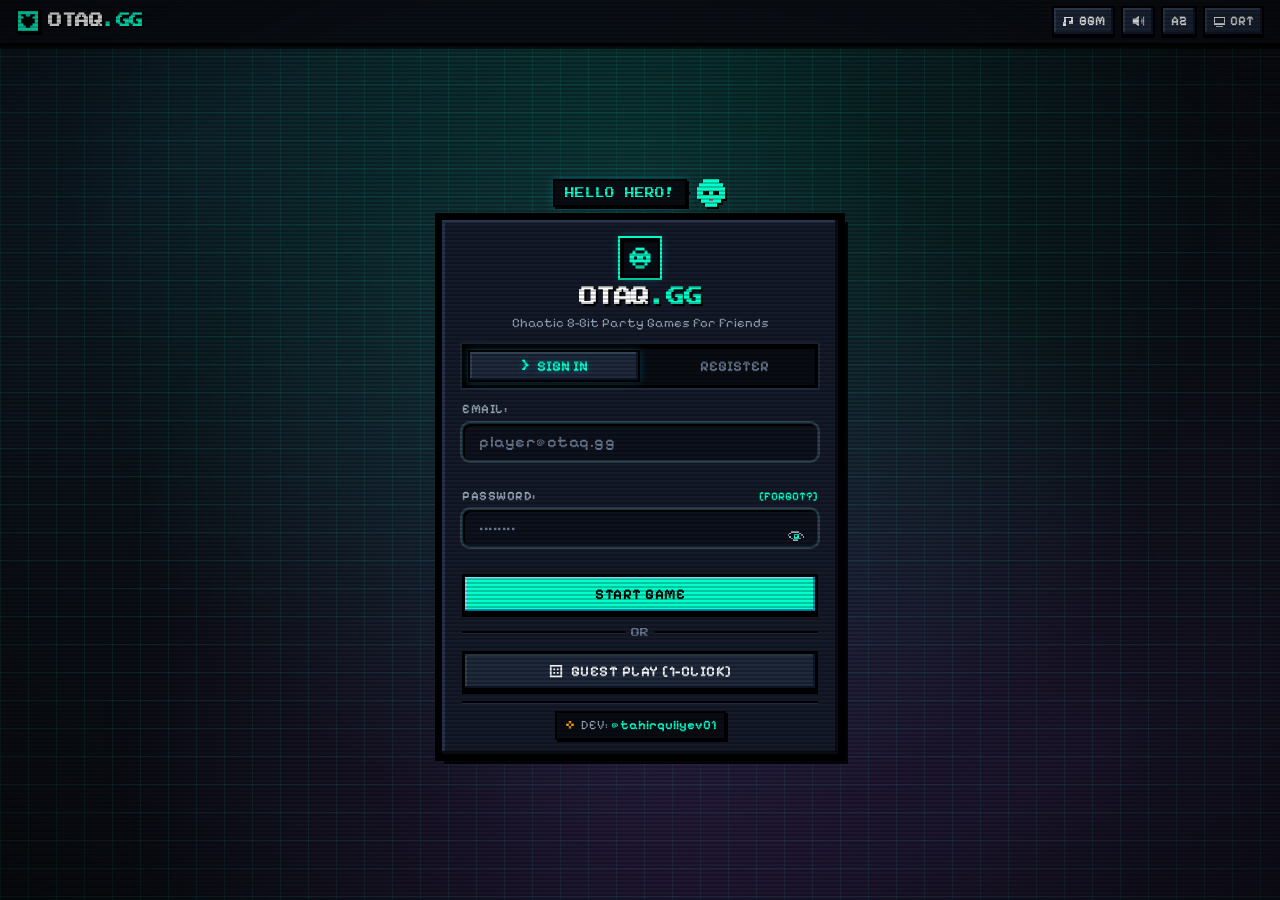
==== index.html @ 3cc2e722 "feat: add animated horizon grid, laser holographic 3D flip card transition, and 4 retro display shad" ====
<!DOCTYPE html>
<html lang="en" data-theme="dark">
<head>
    <meta charset="UTF-8">
    <meta name="viewport" content="width=device-width, initial-scale=1.0, maximum-scale=1.0, user-scalable=no, viewport-fit=cover">
    <title>OTAQ.GG — Pixel Art Party Portal</title>
    <link rel="icon" type="image/svg+xml" href="favicon.svg">
    
    <!-- Google Pixel & Retro Fonts -->
    <link rel="preconnect" href="https://fonts.googleapis.com">
    <link rel="preconnect" href="https://fonts.gstatic.com" crossorigin>
    <link href="https://fonts.googleapis.com/css2?family=Pixelify+Sans:wght@500;600;700;800&family=Silkscreen:wght@400;700&family=Press+Start+2P&family=Inter:wght@500;600;700&display=swap" rel="stylesheet">
    
    <!-- Stylesheet -->
    <link rel="stylesheet" href="style.css">
    
    <!-- Supabase Client -->
    <script src="https://cdn.jsdelivr.net/npm/@supabase/supabase-js@2"></script>
    
    <!-- Scripts -->
    <script src="words.js" defer></script>
    <script src="shared.js" defer></script>
    <script src="app.js" defer></script>
</head>
<body class="pixel-body">
    <!-- Retro CRT Scanlines & Background Grid -->
    <div class="crt-scanlines"></div>
    <div class="pixel-grid-bg"></div>

    <!-- Top Action Bar (Pixelated) -->
    <header class="pixel-nav">
        <div class="pixel-brand">
            <div class="pixel-logo-icon">
                <svg width="18" height="18" viewBox="0 0 16 16" fill="currentColor">
                    <path d="M2 2h4v2H2zM10 2h4v2h-4zM4 4h8v2H4zM2 6h12v4H2zM4 10h8v2H4zM6 12h4v2H6z"/>
                </svg>
            </div>
            <span class="pixel-nav-title">OTAQ<span class="p-cyan">.GG</span></span>
        </div>
        <div class="pixel-nav-actions">
            <!-- Chiptune BGM Button -->
            <button id="bgm-toggle" class="pixel-mini-btn p-bgm-btn" onclick="toggleBGM()" title="8-Bit Music">
                <svg width="13" height="13" viewBox="0 0 16 16" fill="currentColor" style="margin-right:4px; shape-rendering: crispEdges;">
                    <path d="M3 2h10v2H3V2zm0 2h2v7H3V4zm8 0h2v5h-2V4zM1 9h4v4H1V9zm8-2h4v4H9V7z"/>
                </svg>
                <span>BGM</span>
            </button>
            <button id="sound-toggle" class="pixel-mini-btn" onclick="toggleSound()" title="Sound">
                <svg width="14" height="14" viewBox="0 0 16 16" fill="currentColor">
                    <path d="M2 5h3l4-3v12l-4-3H2V5zm10 0h1v6h-1V5zm2-2h1v10h-1V3z"/>
                </svg>
            </button>
            <a href="index-az.html" class="pixel-mini-btn p-lang">AZ</a>
            <button id="theme-toggle" class="pixel-mini-btn" onclick="toggleTheme()" title="Display Shader">
                <svg width="13" height="13" viewBox="0 0 16 16" fill="currentColor" style="margin-right:4px; shape-rendering: crispEdges;">
                    <path d="M1 2h14v10H1V2zm2 2v6h10V4H3zm-1 9h12v1H2v-1zm2 1h8v1H4v-1z"/>
                </svg>
                <span>CRT</span>
            </button>
        </div>
    </header>

    <!-- Toast Notifications Container -->
    <div id="toast-container" class="toast-container"></div>

    <!-- 3D Perspective Flip Card Wrapper -->
    <main class="pixel-perspective-wrapper">
        
        <!-- Interactive 8-Bit Pixel Mascot Companion -->
        <div class="pixel-companion-wrap">
            <div class="pixel-speech-bubble" id="pixel-companion-msg">HELLO HERO!</div>
            <div class="pixel-mascot-pet" onclick="triggerMascotClick()" title="Click me!">
                <svg width="32" height="32" viewBox="0 0 16 16" fill="currentColor">
                    <path d="M4 1h8v2H4V1zM2 3h12v2H2V3zM1 5h14v6H1V5zM3 11h10v2H3v-2zM5 13h6v2H5v-2z" fill="var(--accent-cyan)"/>
                    <path d="M4 7h3v2H4V7zm5 0h3v2H9V7z" fill="#000"/>
                    <path d="M7 11h2v1H7v-1z" fill="var(--accent-red)"/>
                </svg>
            </div>
        </div>

        <div id="auth-flip-card" class="pixel-flip-card">
            
            <!-- ================= FRONT: PIXEL LOGIN ================= -->
            <div class="pixel-card-face pixel-card-front pixel-box">
                <div class="pixel-card-header">
                    <div class="pixel-badge-avatar">
                        <svg width="24" height="24" viewBox="0 0 16 16" fill="currentColor" color="var(--accent-cyan)">
                            <path d="M5 1h6v2H5V1zm-2 2h2v2H3V3zm8 0h2v2h-2V3zM1 5h14v6H1V5zm2 6h2v2H3v-2zm8 0h2v2h-2v-2zm-6 2h6v2H5v-2z"/>
                            <path d="M4 7h2v2H4V7zm6 0h2v2h-2V7z" fill="#0b0f17"/>
                        </svg>
                    </div>
                    <h1 class="pixel-title">OTAQ<span class="p-cyan">.GG</span></h1>
                    <p class="pixel-subtitle">Chaotic 8-Bit Party Games for Friends</p>
                </div>

                <!-- 8-Bit Sliding Switcher (Slide Toggle) -->
                <div class="pixel-tabs-bar pixel-slider-toggle" id="front-slider-toggle" onclick="toggleAuthSlider(event, 'front')">
                    <!-- Physical Sliding Glider Pill -->
                    <div class="pixel-slider-glider" id="front-slider-glider"></div>
                    <button type="button" class="pixel-tab-btn active" id="front-tab-login" onclick="flipToAuth('login', event)">
                        <span class="p-tab-indicator">&gt;</span>
                        <span>SIGN IN</span>
                    </button>
                    <button type="button" class="pixel-tab-btn" id="front-tab-register" onclick="flipToAuth('register', event)">
                        <span class="p-tab-indicator">&gt;</span>
                        <span>REGISTER</span>
                    </button>
                </div>

                <!-- Login Form -->
                <form id="login-form" class="pixel-form" onsubmit="event.preventDefault(); handleLogin();">
                    <div class="pixel-input-group">
                        <label for="login-email" class="pixel-label">EMAIL:</label>
                        <div class="pixel-input-wrap">
                            <input type="email" id="login-email" class="pixel-input" placeholder="player@otaq.gg" required autocomplete="email" onfocus="setMascotMsg('ENTER EMAIL...')">
                        </div>
                    </div>

                    <div class="pixel-input-group">
                        <div class="pixel-label-row">
                            <label for="login-password" class="pixel-label">PASSWORD:</label>
                            <span class="pixel-link" onclick="showToast('If forgotten, play using Guest Mode.', 'info')">[FORGOT?]</span>
                        </div>
                        <div class="pixel-input-wrap">
                            <input type="password" id="login-password" class="pixel-input" placeholder="••••••••" required autocomplete="current-password" onfocus="setMascotMsg('SECRET KEY!')">
                            <button type="button" class="pixel-eye-btn" onclick="togglePasswordVisibility('login-password', this)" title="Password">
                                <svg width="20" height="20" viewBox="0 0 24 24" fill="none" style="shape-rendering: crispEdges;">
                                    <path d="M8 6h8v2H8V6zm8 2h2v2h-2V8zm2 2h2v2h-2v-2zm2 2h2v2h-2v-2zm-2 2h-2v2h2v-2zm-2 2h-2v2h2v-2zm-2 2H8v-2h8v2zm-8-2H6v-2h2v2zm-2-2H4v-2h2v2zm-2-2H2v-2h2v2zm2-2h2V8H4v2zm2-2h2V6H6v2z" fill="currentColor"/>
                                    <rect x="9" y="9" width="6" height="6" fill="var(--accent-cyan)"/>
                                    <rect x="11" y="11" width="2" height="2" fill="#0b0e14"/>
                                </svg>
                            </button>
                        </div>
                    </div>

                    <button type="submit" id="login-btn" class="pixel-btn pixel-btn-primary" onmouseover="setMascotMsg('READY TO PLAY?')">
                        <span>START GAME</span>
                    </button>

                    <div class="pixel-divider">
                        <span class="p-line"></span>
                        <span class="p-text">OR</span>
                        <span class="p-line"></span>
                    </div>

                    <button type="button" class="pixel-btn pixel-btn-secondary" onclick="handleGuestLogin()">
                        <svg width="14" height="14" viewBox="0 0 16 16" fill="currentColor">
                            <path d="M1 1h14v14H1V1zm2 2v10h10V3H3zm2 2h2v2H5V5zm4 0h2v2H9V5zm-4 4h2v2H5V9zm4 0h2v2H9V9z"/>
                        </svg>
                        <span>GUEST PLAY [1-CLICK]</span>
                    </button>
                </form>

                <!-- Footer Creator Badge -->
                <div class="pixel-footer">
                    <a href="https://instagram.com/tahirquliyev01" target="_blank" rel="noopener noreferrer" class="pixel-author-pill">
                        <svg width="10" height="10" viewBox="0 0 8 8" fill="var(--accent-gold)"><path d="M3 0h2v2H3V0zM1 2h2v2H1V2zM5 2h2v2H5V2zM3 4h2v2H3V4z"/></svg>
                        <span>DEV: <strong>@tahirquliyev01</strong></span>
                    </a>
                </div>
            </div>

            <!-- ================= BACK: PIXEL REGISTER ================= -->
            <div class="pixel-card-face pixel-card-back pixel-box">
                <div class="pixel-card-header">
                    <div class="pixel-badge-avatar p-badge-purple">
                        <svg width="24" height="24" viewBox="0 0 16 16" fill="currentColor" color="var(--accent-purple)">
                            <path d="M7 1h2v3h3v2H9v3H7V6H4V4h3V1zM2 11h12v3H2v-3z"/>
                        </svg>
                    </div>
                    <h1 class="pixel-title">NEW <span class="p-purple">ACCOUNT</span></h1>
                    <p class="pixel-subtitle">Create Your 8-Bit Legend</p>
                </div>

                <!-- 8-Bit Sliding Switcher (Slide Toggle) -->
                <div class="pixel-tabs-bar pixel-slider-toggle" id="back-slider-toggle" onclick="toggleAuthSlider(event, 'back')">
                    <!-- Physical Sliding Glider Pill -->
                    <div class="pixel-slider-glider is-register" id="back-slider-glider"></div>
                    <button type="button" class="pixel-tab-btn" id="back-tab-login" onclick="flipToAuth('login', event)">
                        <span class="p-tab-indicator">&gt;</span>
                        <span>SIGN IN</span>
                    </button>
                    <button type="button" class="pixel-tab-btn active" id="back-tab-register" onclick="flipToAuth('register', event)">
                        <span class="p-tab-indicator">&gt;</span>
                        <span>REGISTER</span>
                    </button>
                </div>

                <!-- Register Form with Character Class Selector -->
                <form id="register-form" class="pixel-form" onsubmit="event.preventDefault(); handleRegister();">
                    
                    <!-- 8-Bit Character Class Selector -->
                    <div class="pixel-avatar-picker-wrap">
                        <button type="button" class="pixel-avatar-arrow" onclick="cyclePixelAvatar(-1)" title="Previous">&lt;</button>
                        <div class="pixel-avatar-display">
                            <img id="pixel-reg-avatar-img" src="https://api.dicebear.com/7.x/bottts/svg?seed=HeroKnight" alt="Avatar" class="pixel-avatar-preview">
                            <span id="pixel-avatar-title" class="pixel-class-tag">CYBER KNIGHT</span>
                        </div>
                        <button type="button" class="pixel-avatar-arrow" onclick="cyclePixelAvatar(1)" title="Next">&gt;</button>
                    </div>

                    <div class="pixel-input-group">
                        <label for="reg-email" class="pixel-label">EMAIL:</label>
                        <div class="pixel-input-wrap">
                            <input type="email" id="reg-email" class="pixel-input" placeholder="player@otaq.gg" required autocomplete="email" onfocus="setMascotMsg('NEW EMAIL!')">
                        </div>
                    </div>

                    <div class="pixel-input-group">
                        <div class="pixel-label-row">
                            <label for="reg-nickname" class="pixel-label">NICKNAME:</label>
                            <button type="button" class="pixel-dice-btn" onclick="generateRandomRegNickname()" title="Random">
                                <span>[RANDOM]</span>
                            </button>
                        </div>
                        <div class="pixel-input-wrap">
                            <input type="text" id="reg-nickname" class="pixel-input" placeholder="e.g. PixelMaster_99" maxlength="16" required autocomplete="username" onfocus="setMascotMsg('COOL NAME!')">
                        </div>
                    </div>

                    <div class="pixel-input-group">
                        <label for="reg-password" class="pixel-label">PASSWORD (MIN 6):</label>
                        <div class="pixel-input-wrap">
                            <input type="password" id="reg-password" class="pixel-input" placeholder="••••••••" required minlength="6" autocomplete="new-password">
                            <button type="button" class="pixel-eye-btn" onclick="togglePasswordVisibility('reg-password', this)" title="Password">
                                <svg width="20" height="20" viewBox="0 0 24 24" fill="none" style="shape-rendering: crispEdges;">
                                    <path d="M8 6h8v2H8V6zm8 2h2v2h-2V8zm2 2h2v2h-2v-2zm2 2h2v2h-2v-2zm-2 2h-2v2h2v-2zm-2 2h-2v2h2v-2zm-2 2H8v-2h8v2zm-8-2H6v-2h2v2zm-2-2H4v-2h2v2zm-2-2H2v-2h2v2zm2-2h2V8H4v2zm2-2h2V6H6v2z" fill="currentColor"/>
                                    <rect x="9" y="9" width="6" height="6" fill="var(--accent-purple)"/>
                                    <rect x="11" y="11" width="2" height="2" fill="#0b0e14"/>
                                </svg>
                            </button>
                        </div>
                    </div>

                    <button type="submit" id="register-btn" class="pixel-btn pixel-btn-purple">
                        <span>CREATE HERO</span>
                    </button>
                </form>

                <!-- Footer Creator Badge -->
                <div class="pixel-footer">
                    <a href="https://instagram.com/tahirquliyev01" target="_blank" rel="noopener noreferrer" class="pixel-author-pill">
                        <svg width="10" height="10" viewBox="0 0 8 8" fill="var(--accent-gold)"><path d="M3 0h2v2H3V0zM1 2h2v2H1V2zM5 2h2v2H5V2zM3 4h2v2H3V4z"/></svg>
                        <span>DEV: <strong>@tahirquliyev01</strong></span>
                    </a>
                </div>
            </div>

        </div>
    </main>

    <!-- Guest Modal (Pixelated) -->
    <div id="guest-modal" class="modal-overlay" style="display: none;">
        <div class="pixel-box pixel-modal-box text-center">
            <h2 class="pixel-modal-title">GUEST LOGIN</h2>
            <p class="pixel-modal-desc">Set your player nickname and jump in:</p>
            <div class="pixel-input-wrap" style="margin-bottom: 1rem;">
                <input type="text" id="guest-nickname-input" class="pixel-input text-center" maxlength="16" placeholder="Your nickname...">
            </div>
            <div style="display: flex; gap: 8px;">
                <button class="pixel-btn pixel-btn-ghost" onclick="document.getElementById('guest-modal').style.display='none'" style="flex:1;">CANCEL</button>
                <button class="pixel-btn pixel-btn-primary" onclick="processGuestLogin(); document.getElementById('guest-modal').style.display='none';" style="flex:1;">PLAY</button>
            </div>
        </div>
    </div>
</body>
</html>
---- style.css ----
:root {
    --bg-primary: #060911;
    --bg-secondary: #0d121f;
    --bg-surface: #0a0e1a;
    --bg-surface-hover: #141c2e;
    --glass-border: rgba(0, 255, 204, 0.15);
    --glass-border-hover: rgba(0, 255, 204, 0.35);
    --text-primary: #f8fafc;
    --text-secondary: #94a3b8;
    --text-muted: #64748b;
    --accent-cyan: #00ffcc;
    --accent-blue: #0ea5e9;
    --accent-red: #ff3366;
    --accent-green: #10b981;
    --accent-gold: #f59e0b;
    --accent-purple: #a855f7;
    
    --radius-sm: 4px;
    --radius-md: 8px;
    --radius-lg: 12px;
    --radius-xl: 16px;
    
    --shadow-sm: 0 1px 3px rgba(0, 0, 0, 0.4);
    --shadow-md: 0 4px 12px rgba(0, 0, 0, 0.6);
    --shadow-lg: 0 10px 25px -5px rgba(0, 0, 0, 0.8);
    
    --font-body: 'Pixelify Sans', 'Inter', system-ui, sans-serif;
    --font-heading: 'Press Start 2P', monospace;
    
    --ease-smooth: cubic-bezier(0.16, 1, 0.3, 1);
}

/* ================= RETRO DISPLAY / SHADER THEMES ================= */

/* 1. GAME BOY 1989 (DMG-01 Matrix Olive Green) */
[data-theme="gameboy"] {
    --bg-primary: #8bac0f;
    --bg-secondary: #9bbc0f;
    --bg-surface: #9bbc0f;
    --bg-surface-hover: #8bac0f;
    --glass-border: #306230;
    --glass-border-hover: #0f380f;
    --text-primary: #0f380f;
    --text-secondary: #306230;
    --text-muted: #306230;
    --accent-cyan: #0f380f;
    --accent-blue: #306230;
    --accent-red: #0f380f;
    --accent-green: #306230;
    --accent-gold: #306230;
    --accent-purple: #0f380f;
}
[data-theme="gameboy"] .pixel-box,
[data-theme="gameboy"] .pixel-input {
    background: #9bbc0f !important;
    color: #0f380f !important;
    border-color: #0f380f !important;
}
[data-theme="gameboy"] .pixel-grid-bg {
    background: #8bac0f !important;
    filter: sepia(1) hue-rotate(50deg) saturate(2);
}

/* 2. SYNTHWAVE (Outrun Neon Magenta/Violet/Cyan) */
[data-theme="synthwave"] {
    --bg-primary: #120420;
    --bg-secondary: #220738;
    --bg-surface: #1b062e;
    --bg-surface-hover: #300c4f;
    --glass-border: rgba(255, 0, 128, 0.3);
    --glass-border-hover: rgba(0, 240, 255, 0.5);
    --text-primary: #ffe6ff;
    --text-secondary: #d8b4e2;
    --text-muted: #9d6fa8;
    --accent-cyan: #00f0ff;
    --accent-blue: #7928ca;
    --accent-red: #ff007f;
    --accent-green: #00ff88;
    --accent-gold: #ffbe0b;
    --accent-purple: #ff007f;
}
[data-theme="synthwave"] .pixel-grid-bg {
    background: 
        radial-gradient(circle at 50% 20%, rgba(255, 0, 128, 0.25) 0%, transparent 60%),
        radial-gradient(circle at 80% 80%, rgba(0, 240, 255, 0.2) 0%, transparent 60%),
        linear-gradient(rgba(255, 0, 128, 0.12) 1px, transparent 1px),
        linear-gradient(90deg, rgba(0, 240, 255, 0.12) 1px, transparent 1px),
        #120420 !important;
}

/* 3. AMBER CRT (1982 Monochrome Phosphor Terminal) */
[data-theme="amber"] {
    --bg-primary: #110700;
    --bg-secondary: #210e00;
    --bg-surface: #1a0b00;
    --bg-surface-hover: #2e1800;
    --glass-border: rgba(255, 176, 0, 0.25);
    --glass-border-hover: rgba(255, 176, 0, 0.5);
    --text-primary: #ffc44d;
    --text-secondary: #ffb000;
    --text-muted: #995c00;
    --accent-cyan: #ffb000;
    --accent-blue: #e69500;
    --accent-red: #ff5500;
    --accent-green: #ffcc00;
    --accent-gold: #ffd700;
    --accent-purple: #ff9900;
}
[data-theme="amber"] .pixel-grid-bg {
    background: 
        radial-gradient(circle at 50% 30%, rgba(255, 176, 0, 0.18) 0%, transparent 60%),
        linear-gradient(rgba(255, 176, 0, 0.1) 1px, transparent 1px),
        linear-gradient(90deg, rgba(255, 176, 0, 0.1) 1px, transparent 1px),
        #110700 !important;
}

/* Global Reset & Base Styles */
*, *::before, *::after {
    box-sizing: border-box;
    margin: 0;
    padding: 0;
}

body {
    background-color: var(--bg-primary);
    background-image: 
        radial-gradient(at 15% 15%, rgba(56, 189, 248, 0.08) 0px, transparent 45%),
        radial-gradient(at 85% 85%, rgba(168, 85, 247, 0.08) 0px, transparent 45%),
        radial-gradient(at 50% 50%, rgba(16, 185, 129, 0.04) 0px, transparent 60%);
    color: var(--text-primary);
    font-family: var(--font-body);
    font-size: 15px;
    line-height: 1.5;
    min-height: 100dvh;
    overflow-x: hidden;
    -webkit-font-smoothing: antialiased;
    -moz-osx-font-smoothing: grayscale;
}

::selection {
    background: var(--accent-cyan);
    color: #0b0f17;
}

::-webkit-scrollbar {
    width: 6px;
    height: 6px;
}

::-webkit-scrollbar-track {
    background: var(--bg-primary);
}

::-webkit-scrollbar-thumb {
    background: rgba(255, 255, 255, 0.1);
    border-radius: var(--radius-sm);
}

::-webkit-scrollbar-thumb:hover {
    background: rgba(255, 255, 255, 0.2);
}

h1, h2, h3, h4, h5, h6 {
    font-family: var(--font-heading);
    letter-spacing: -0.02em;
    font-weight: 700;
    margin-bottom: 1rem;
}

/* Utilities */
.text-center { text-align: center; }
.mt-4 { margin-top: 1.5rem; }

/* Screens & Layout */
.screen {
    display: none;
    width: 100%;
    min-height: 100dvh;
    padding: 1rem;
    align-items: center;
    justify-content: center;
}

.screen.active {
    display: flex;
    animation: fadeIn 0.3s var(--ease-smooth) forwards;
}

@keyframes fadeIn {
    from {
        opacity: 0;
        transform: translateY(10px);
    }
    to {
        opacity: 1;
        transform: translateY(0);
    }
}

@keyframes slideUp {
    from {
        opacity: 0;
        transform: translateY(30px);
    }
    to {
        opacity: 1;
        transform: translateY(0);
    }
}

/* Glass Panels */
.glass-panel {
    background: var(--bg-surface);
    backdrop-filter: blur(20px);
    -webkit-backdrop-filter: blur(20px);
    border: 1px solid var(--glass-border);
    border-radius: var(--radius-lg);
    padding: 2rem;
    box-shadow: var(--shadow-lg), inset 0 1px 0 rgba(255,255,255,0.03);
    width: 100%;
}

.glass-panel h1 {
    font-size: 3rem;
    margin-bottom: 0.5rem;
}

.logo-accent {
    color: var(--accent-cyan);
}

.glass-panel > p {
    color: var(--text-secondary);
    margin-bottom: 2rem;
}

/* Buttons */
.btn {
    display: inline-flex;
    align-items: center;
    justify-content: center;
    padding: 0.75rem 1.5rem;
    border-radius: var(--radius-md);
    font-family: var(--font-body);
    font-weight: 600;
    font-size: 0.95rem;
    border: 1px solid transparent;
    cursor: pointer;
    transition: all 0.15s var(--ease-smooth);
    outline: none;
    text-decoration: none;
    gap: 0.5rem;
}

.btn svg {
    flex-shrink: 0;
}

.btn:hover:not(:disabled) {
    transform: translateY(-1px);
}

.btn:active:not(:disabled) {
    transform: translateY(0);
}

.btn:disabled {
    opacity: 0.45;
    cursor: not-allowed;
}

.btn-primary {
    background: #0284c7;
    color: #ffffff;
    border: 1px solid rgba(255, 255, 255, 0.15);
    box-shadow: 0 1px 3px rgba(0, 0, 0, 0.3);
}

.btn-primary:hover:not(:disabled) {
    background: #0369a1;
    box-shadow: 0 4px 12px rgba(2, 132, 199, 0.25);
}

.btn-secondary {
    background: var(--bg-secondary);
    color: var(--text-primary);
    border: 1px solid var(--glass-border);
}

.btn-secondary:hover:not(:disabled) {
    background: var(--bg-surface-hover);
    border-color: var(--glass-border-hover);
}

.btn-danger {
    background-color: var(--accent-red);
    color: #fff;
    border: 1px solid rgba(255, 255, 255, 0.1);
}

.btn-danger:hover:not(:disabled) {
    filter: brightness(0.9);
}

.btn-success {
    background-color: var(--accent-green);
    color: #ffffff;
}

.btn-gold {
    background-color: var(--accent-gold);
    color: #0b0f17;
}

.btn-ghost {
    background-color: transparent;
    color: var(--text-secondary);
    border: 1px solid transparent;
}

.btn-ghost:hover:not(:disabled) {
    color: var(--text-primary);
    background-color: rgba(255, 255, 255, 0.05);
}

.btn-lg {
    padding: 1rem 2rem;
    font-size: 1.125rem;
}

.btn-sm {
    padding: 0.5rem 1rem;
    font-size: 0.875rem;
}

/* Vote Buttons specifically */
.btn-vote {
    width: 100%;
    min-height: 80px;
    font-size: 1.25rem;
    border-radius: var(--radius-md);
}

/* Inputs */
input[type="text"],
input[type="password"],
input[type="email"] {
    width: 100%;
    background-color: rgba(0, 0, 0, 0.3);
    border: 1px solid var(--glass-border);
    border-radius: var(--radius-md);
    padding: 0.75rem 1rem;
    color: var(--text-primary);
    font-family: var(--font-body);
    font-size: 1rem;
    transition: all 0.2s var(--ease-smooth);
    margin-bottom: 1rem;
}

input[type="text"]:focus,
input[type="password"]:focus,
input[type="email"]:focus {
    outline: none;
    border-color: var(--accent-cyan);
    box-shadow: 0 0 0 2px rgba(0, 229, 255, 0.15);
}

input[type="text"]::placeholder,
input[type="password"]::placeholder,
input[type="email"]::placeholder {
    color: var(--text-muted);
}

/* Divider */
.divider {
    display: flex;
    align-items: center;
    text-align: center;
    color: var(--text-muted);
    margin: 2rem 0;
    font-size: 0.875rem;
}

.divider::before,
.divider::after {
    content: '';
    flex: 1;
    border-bottom: 1px solid var(--glass-border);
}

.divider::before { margin-right: 1rem; }
.divider::after { margin-left: 1rem; }

/* Join Group */
.join-group {
    display: flex;
    gap: 0.5rem;
}
.join-group input {
    margin-bottom: 0;
    flex: 1;
}

/* Lobby */
.lobby-header {
    display: flex;
    justify-content: space-between;
    align-items: center;
    margin-bottom: 2rem;
}
.lobby-header h2 {
    margin-bottom: 0;
    display: flex;
    align-items: center;
    gap: 0.5rem;
}
.room-code {
    font-family: var(--font-heading);
    letter-spacing: 0.15em;
    color: var(--accent-cyan);
    font-size: 1.5rem;
    font-weight: 700;
}

/* Player Grid */
.player-grid {
    display: grid;
    grid-template-columns: repeat(auto-fill, minmax(140px, 1fr));
    gap: 0.75rem;
    margin-bottom: 2rem;
}

.player-card {
    background: var(--bg-surface);
    border: 1px solid var(--glass-border);
    padding: 1rem;
    border-radius: var(--radius-md);
    text-align: center;
    transition: all 0.2s var(--ease-smooth);
    position: relative;
    display: flex;
    flex-direction: column;
    align-items: center;
    justify-content: center;
    gap: 0.5rem;
}

.player-card:hover {
    transform: translateY(-2px);
    border-color: rgba(255, 255, 255, 0.25);
}

.player-avatar {
    width: 48px;
    height: 48px;
    border-radius: 50%;
    background: rgba(255, 255, 255, 0.1);
    display: flex;
    align-items: center;
    justify-content: center;
    font-weight: 700;
    font-size: 1.25rem;
    color: var(--accent-cyan);
    border: 2px solid rgba(0, 229, 255, 0.3);
    overflow: hidden;
}

.player-avatar img {
    width: 100%;
    height: 100%;
    object-fit: cover;
    border-radius: 50%;
}

.player-name {
    font-weight: 600;
    display: block;
    overflow: hidden;
    text-overflow: ellipsis;
    white-space: nowrap;
    max-width: 100%;
    font-size: 0.95rem;
}

.kick-player-btn {
    position: absolute;
    top: 6px;
    right: 6px;
    width: 22px;
    height: 22px;
    border-radius: 50%;
    background: rgba(251, 113, 133, 0.2);
    border: 1px solid rgba(251, 113, 133, 0.4);
    color: var(--accent-red);
    font-size: 11px;
    font-weight: 900;
    display: flex;
    align-items: center;
    justify-content: center;
    cursor: pointer;
    transition: all 0.15s ease;
    padding: 0;
    line-height: 1;
}

.kick-player-btn:hover {
    background: var(--accent-red);
    color: #fff;
    transform: scale(1.15);
}

.player-card.host {
    border-color: var(--accent-cyan);
    box-shadow: 0 0 12px rgba(0, 229, 255, 0.15);
}
.player-card.host::after {
    content: '★ HOST';
    display: block;
    font-size: 0.65rem;
    color: var(--accent-cyan);
    font-weight: 700;
    margin-top: 0.15rem;
    letter-spacing: 0.05em;
}

.player-count {
    color: var(--text-secondary);
    font-size: 0.875rem;
    margin-top: 0.5rem;
    text-align: center;
}

/* Host Controls */
.host-controls {
    border-top: 1px solid var(--glass-border);
    padding-top: 1.5rem;
    margin-top: 1.5rem;
    display: flex;
    flex-direction: column;
    gap: 1.5rem;
}
.host-controls h3 {
    text-align: center;
    margin-bottom: 0;
}

.game-modes-grid, .mode-cards {
    display: grid;
    grid-template-columns: repeat(2, 1fr);
    gap: 12px;
}

.mode-card {
    position: relative;
    display: flex;
    flex-direction: column;
    justify-content: space-between;
    background: var(--bg-surface);
    border: 1px solid var(--glass-border);
    padding: 1.25rem 1rem;
    border-radius: var(--radius-lg);
    cursor: pointer;
    transition: all 0.25s var(--ease-smooth);
    text-align: left;
    color: var(--text-primary);
    overflow: hidden;
    min-height: 125px;
}

.mode-card::before {
    content: '';
    position: absolute;
    top: 0;
    left: 0;
    right: 0;
    height: 3px;
    background: transparent;
    transition: all 0.25s ease;
}

.mode-card:hover {
    transform: translateY(-3px);
    border-color: var(--glass-border-hover);
    box-shadow: 0 8px 24px rgba(0, 0, 0, 0.4);
}

.mode-card[data-mode="sabotage"]:hover,
.mode-card[data-mode="sabotage"].selected {
    border-color: rgba(56, 189, 248, 0.6);
    box-shadow: 0 0 20px rgba(56, 189, 248, 0.2), inset 0 0 15px rgba(56, 189, 248, 0.05);
}
.mode-card[data-mode="sabotage"]::before { background: var(--accent-cyan); opacity: 0; }
.mode-card[data-mode="sabotage"]:hover::before, .mode-card[data-mode="sabotage"].selected::before { opacity: 1; }

.mode-card[data-mode="auction"]:hover,
.mode-card[data-mode="auction"].selected {
    border-color: rgba(245, 158, 11, 0.6);
    box-shadow: 0 0 20px rgba(245, 158, 11, 0.2), inset 0 0 15px rgba(245, 158, 11, 0.05);
}
.mode-card[data-mode="auction"]::before { background: var(--accent-gold); opacity: 0; }
.mode-card[data-mode="auction"]:hover::before, .mode-card[data-mode="auction"].selected::before { opacity: 1; }

.mode-card[data-mode="canvas"]:hover,
.mode-card[data-mode="canvas"].selected {
    border-color: rgba(168, 85, 247, 0.6);
    box-shadow: 0 0 20px rgba(168, 85, 247, 0.2), inset 0 0 15px rgba(168, 85, 247, 0.05);
}
.mode-card[data-mode="canvas"]::before { background: var(--accent-purple); opacity: 0; }
.mode-card[data-mode="canvas"]:hover::before, .mode-card[data-mode="canvas"].selected::before { opacity: 1; }

.mode-card[data-mode="wordbomb"]:hover,
.mode-card[data-mode="wordbomb"].selected {
    border-color: rgba(244, 63, 94, 0.6);
    box-shadow: 0 0 20px rgba(244, 63, 94, 0.2), inset 0 0 15px rgba(244, 63, 94, 0.05);
}
.mode-card[data-mode="wordbomb"]::before { background: var(--accent-red); opacity: 0; }
.mode-card[data-mode="wordbomb"]:hover::before, .mode-card[data-mode="wordbomb"].selected::before { opacity: 1; }

.mode-card-header {
    display: flex;
    align-items: center;
    justify-content: space-between;
    margin-bottom: 6px;
}
.mode-card-title {
    font-weight: 700;
    font-size: 1.05rem;
    font-family: var(--font-heading);
    display: flex;
    align-items: center;
    gap: 8px;
}
.mode-card-badge {
    font-size: 0.7rem;
    font-weight: 700;
    padding: 2px 8px;
    border-radius: 12px;
    background: rgba(255, 255, 255, 0.06);
    color: var(--text-secondary);
    border: 1px solid var(--glass-border);
}
.mode-card-desc {
    color: var(--text-secondary);
    font-size: 0.8rem;
    line-height: 1.4;
    margin-top: 4px;
}
.mode-card-footer {
    display: flex;
    align-items: center;
    justify-content: space-between;
    margin-top: 10px;
    font-size: 0.75rem;
    color: var(--text-muted);
}

/* Friends Drawer & Modal */
.friends-panel {
    background: var(--bg-surface);
    border: 1px solid var(--glass-border);
    border-radius: var(--radius-lg);
    box-shadow: var(--shadow-lg);
}
.friend-tab-btn.active {
    background: rgba(56, 189, 248, 0.15) !important;
    color: var(--accent-cyan) !important;
    border-color: rgba(56, 189, 248, 0.4) !important;
}

/* Game Containers */
.sabotage-container, .auction-container {
    width: 100%;
    max-width: 800px;
    display: flex;
    flex-direction: column;
    gap: 2rem;
}

.round-info {
    color: var(--text-secondary);
    text-transform: uppercase;
    letter-spacing: 0.1em;
    font-size: 0.8rem;
    text-align: center;
    margin-bottom: 1rem;
}

.phase-panel {
    animation: slideUp 0.4s var(--ease-smooth) forwards;
}

/* Scoreboard */
.scoreboard {
    display: flex;
    justify-content: center;
    gap: 1rem;
    margin-bottom: 1rem;
}
.score-dot {
    width: 28px;
    height: 28px;
    border-radius: 50%;
    border: 2px solid var(--text-muted);
}
.score-dot.pending {
    background: transparent;
}
.score-dot.success {
    background-color: var(--accent-green);
    border-color: var(--accent-green);
}
.score-dot.fail {
    background-color: var(--accent-red);
    border-color: var(--accent-red);
}/* Role Card */
/* Modern Card Game & Tabletop Aesthetic */
.role-card {
    width: 100%;
    max-width: 360px;
    background: linear-gradient(145deg, rgba(30, 41, 59, 0.95), rgba(15, 23, 42, 0.98));
    border: 2px solid var(--glass-border);
    border-radius: var(--radius-xl);
    padding: 2.25rem 1.75rem;
    margin: 0 auto;
    text-align: center;
    box-shadow: 0 20px 50px rgba(0, 0, 0, 0.6), inset 0 1px 0 rgba(255, 255, 255, 0.15);
    display: flex;
    flex-direction: column;
    align-items: center;
    justify-content: center;
    gap: 0.85rem;
    position: relative;
    overflow: hidden;
    animation: cardDeal 0.5s cubic-bezier(0.34, 1.56, 0.64, 1);
}

@keyframes cardDeal {
    0% { transform: translateY(-40px) scale(0.85) rotate(-6deg); opacity: 0; }
    100% { transform: translateY(0) scale(1) rotate(0deg); opacity: 1; }
}

.role-card::before {
    content: '';
    position: absolute;
    top: 0;
    left: 0;
    right: 0;
    height: 4px;
    background: linear-gradient(90deg, transparent, var(--accent-cyan), transparent);
}

.role-card.guard {
    border-color: rgba(16, 185, 129, 0.5);
    box-shadow: 0 20px 50px rgba(0, 0, 0, 0.6), 0 0 30px rgba(16, 185, 129, 0.2);
}
.role-card.guard::before {
    background: linear-gradient(90deg, transparent, var(--accent-green), transparent);
}

.role-card.saboteur, .role-card.assassin {
    border-color: rgba(244, 63, 94, 0.5);
    box-shadow: 0 20px 50px rgba(0, 0, 0, 0.6), 0 0 30px rgba(244, 63, 94, 0.2);
}
.role-card.saboteur::before, .role-card.assassin::before {
    background: linear-gradient(90deg, transparent, var(--accent-red), transparent);
}

.role-card.detective {
    border-color: rgba(56, 189, 248, 0.5);
    box-shadow: 0 20px 50px rgba(0, 0, 0, 0.6), 0 0 30px rgba(56, 189, 248, 0.2);
}
.role-card.detective::before {
    background: linear-gradient(90deg, transparent, var(--accent-cyan), transparent);
}

.role-icon {
    width: 72px;
    height: 72px;
    border-radius: 50%;
    background: rgba(255, 255, 255, 0.06);
    border: 1px solid rgba(255, 255, 255, 0.12);
    display: flex;
    align-items: center;
    justify-content: center;
    margin-bottom: 0.25rem;
    box-shadow: 0 8px 20px rgba(0, 0, 0, 0.4);
}

.role-name {
    font-family: var(--font-heading);
    font-size: 1.8rem;
    font-weight: 900;
    letter-spacing: 0.08em;
    margin-bottom: 0.25rem;
    text-transform: uppercase;
}

.role-desc {
    color: var(--text-secondary);
    font-size: 0.95rem;
    line-height: 1.55;
    max-width: 310px;
    font-weight: 500;
}


/* Mission Team */
.mission-team {
    display: flex;
    gap: 1rem;
    flex-wrap: wrap;
    justify-content: center;
    margin-bottom: 1rem;
}
.mission-player {
    background: var(--bg-surface);
    border: 1px solid var(--glass-border);
    padding: 0.75rem 1rem;
    border-radius: var(--radius-md);
    position: relative;
}
.mission-player.you {
    border-color: var(--accent-cyan);
}
.mission-player.you::after {
    content: 'YOU';
    position: absolute;
    top: -8px;
    right: -8px;
    background: var(--accent-cyan);
    color: var(--bg-primary);
    font-size: 0.6rem;
    font-weight: 700;
    padding: 2px 6px;
    border-radius: 4px;
}
.mission-instruction {
    text-align: center;
    color: var(--text-secondary);
}

/* Vote Area */
.vote-area {
    display: flex;
    gap: 1.5rem;
    justify-content: center;
    margin-top: 1.5rem;
}

/* Waiting / Loading Spinner */
.waiting-msg {
    display: flex;
    flex-direction: column;
    align-items: center;
    gap: 1rem;
    padding: 2rem;
    color: var(--text-secondary);
    text-align: center;
}
.spinner {
    width: 30px;
    height: 30px;
    border: 3px solid rgba(255, 255, 255, 0.1);
    border-top-color: var(--accent-cyan);
    border-radius: 50%;
    animation: spin 0.8s linear infinite;
}
@keyframes spin {
    to { transform: rotate(360deg); }
}

/* Auction HP Bars */
.hp-bars-container {
    display: flex;
    flex-direction: column;
    gap: 0.5rem;
    width: 100%;
}
.hp-bar-row {
    display: flex;
    align-items: center;
    gap: 0.75rem;
    transition: opacity 0.3s;
}
.hp-bar-row.eliminated {
    opacity: 0.3;
}
.hp-bar-row.eliminated .hp-bar-name {
    text-decoration: line-through;
}
.hp-bar-name {
    min-width: 80px;
    text-align: right;
    white-space: nowrap;
    overflow: hidden;
    text-overflow: ellipsis;
}
.hp-bar {
    flex: 1;
    height: 24px;
    background: rgba(255,255,255,0.05);
    border-radius: 12px;
    overflow: hidden;
    position: relative;
}
.hp-bar-fill {
    height: 100%;
    border-radius: 12px;
    transition: width 0.6s var(--ease-smooth), background-color 0.3s;
    background-color: var(--accent-green); /* Default high HP */
}
.hp-bar-value {
    font-weight: 600;
    font-family: monospace;
    font-size: 0.9rem;
    width: 40px;
}

/* Event Trading Card Aesthetic */
.event-card {
    text-align: center;
    padding: 2.5rem 2rem;
    border-radius: var(--radius-xl);
    background: linear-gradient(145deg, rgba(30, 41, 59, 0.95), rgba(15, 23, 42, 0.98));
    border: 2px solid var(--glass-border);
    max-width: 360px;
    margin: 0 auto;
    box-shadow: 0 20px 50px rgba(0,0,0,0.6), inset 0 1px 0 rgba(255,255,255,0.15);
    animation: cardFlipIn 0.6s cubic-bezier(0.34, 1.56, 0.64, 1);
    position: relative;
    overflow: hidden;
}

@keyframes cardFlipIn {
    0% { transform: perspective(800px) rotateY(90deg) scale(0.8); opacity: 0; }
    100% { transform: perspective(800px) rotateY(0deg) scale(1); opacity: 1; }
}

.event-card.penalty {
    border-color: rgba(244, 63, 94, 0.5);
    box-shadow: 0 20px 50px rgba(0, 0, 0, 0.6), 0 0 35px rgba(244, 63, 94, 0.25);
}
.event-card.bonus {
    border-color: rgba(16, 185, 129, 0.5);
    box-shadow: 0 20px 50px rgba(0, 0, 0, 0.6), 0 0 35px rgba(16, 185, 129, 0.25);
}
.event-card.special {
    border-color: rgba(245, 158, 11, 0.5);
    box-shadow: 0 20px 50px rgba(0, 0, 0, 0.6), 0 0 35px rgba(245, 158, 11, 0.25);
}

.event-type {
    display: inline-block;
    text-transform: uppercase;
    font-size: 0.75rem;
    font-weight: 800;
    letter-spacing: 0.12em;
    padding: 0.35rem 0.85rem;
    border-radius: 20px;
    margin-bottom: 1rem;
    border: 1px solid currentColor;
}
.event-card.penalty .event-type { background: rgba(244, 63, 94, 0.15); color: var(--accent-red); }
.event-card.bonus .event-type { background: rgba(16, 185, 129, 0.15); color: var(--accent-green); }
.event-card.special .event-type { background: rgba(245, 158, 11, 0.15); color: var(--accent-gold); }
.event-text {
    font-family: var(--font-heading);
    font-size: 1.5rem;
    margin-bottom: 0.5rem;
}
.event-value {
    font-size: 3rem;
    font-weight: 700;
    font-family: var(--font-heading);
    margin: 1rem 0;
}
.event-card.penalty .event-value { color: var(--accent-red); }
.event-card.bonus .event-value { color: var(--accent-green); }
.event-description {
    color: var(--text-secondary);
}

/* Timer */
.timer-container {
    text-align: center;
    margin-bottom: 2rem;
}
.timer-bar {
    width: 100%;
    height: 6px;
    background: rgba(255, 255, 255, 0.1);
    border-radius: 3px;
    margin-bottom: 0.5rem;
    overflow: hidden;
}
.timer-fill {
    height: 100%;
    background: var(--accent-cyan);
    border-radius: 3px;
    transition: width 1s linear, background-color 0.3s;
    width: 100%;
}
.timer-fill.danger {
    background: var(--accent-red);
    animation: pulse 1s infinite;
}
@keyframes pulse {
    0%, 100% { transform: scale(1); }
    50% { transform: scale(1.02); }
}
#timer-seconds {
    font-size: 1.5rem;
    font-weight: 700;
    font-family: monospace;
}

/* Bid Controls */
.bid-controls {
    display: flex;
    flex-direction: column;
    align-items: center;
    gap: 1.5rem;
    background: var(--bg-surface);
    border: 1px solid var(--glass-border);
    padding: 2rem;
    border-radius: var(--radius-lg);
}
.bid-slider {
    width: 100%;
    -webkit-appearance: none;
    background: transparent;
    height: 24px;
}
.bid-slider::-webkit-slider-runnable-track {
    width: 100%;
    height: 8px;
    background: rgba(255, 255, 255, 0.1);
    border-radius: 4px;
}
.bid-slider::-webkit-slider-thumb {
    -webkit-appearance: none;
    height: 24px;
    width: 24px;
    border-radius: 50%;
    background: var(--accent-gold);
    margin-top: -8px;
    cursor: pointer;
    box-shadow: var(--shadow-sm);
}
.bid-display {
    font-size: 1.25rem;
    color: var(--text-secondary);
}
.bid-value {
    font-size: 2.5rem;
    font-weight: 700;
    color: var(--accent-gold);
    font-family: monospace;
    margin: 0 0.5rem;
}

/* Auction Results */
.auction-results {
    display: flex;
    flex-direction: column;
    gap: 1rem;
}
.result-row {
    display: flex;
    justify-content: space-between;
    align-items: center;
    background: var(--bg-surface);
    padding: 1rem 1.5rem;
    border-radius: var(--radius-md);
    border: 1px solid var(--glass-border);
}
.result-row.loser {
    border-color: var(--accent-red);
    background: rgba(255, 45, 85, 0.05);
}
.result-row.winner {
    border-color: var(--accent-green);
    background: rgba(0, 200, 83, 0.05);
}

/* Toast Notifications */
.host-controls {
    margin-top: 1.5rem;
    padding-top: 1.5rem;
    border-top: 1px solid var(--border-light);
    display: flex;
    flex-direction: column;
    gap: 1rem;
    align-items: center;
}

.host-action-buttons {
    display: flex;
    gap: 1rem;
    width: 100%;
    margin-top: 1rem;
}

.host-action-buttons button {
    flex: 1;
}
.toast-container {
    position: fixed;
    top: 1.5rem;
    right: 1.5rem;
    z-index: 9999;
    display: flex;
    flex-direction: column;
    gap: 0.5rem;
    pointer-events: none;
}
.toast {
    background: var(--bg-surface-hover);
    backdrop-filter: blur(10px);
    border: 1px solid var(--glass-border);
    padding: 1rem 1.25rem;
    border-radius: var(--radius-md);
    color: var(--text-primary);
    box-shadow: var(--shadow-md);
    pointer-events: auto;
    min-width: 280px;
    max-width: 400px;
    animation: slideInRight 0.3s var(--ease-smooth);
}
.toast.info { border-left: 4px solid var(--accent-cyan); }
.toast.success { border-left: 4px solid var(--accent-green); }
.toast.error { border-left: 4px solid var(--accent-red); }

@keyframes slideInRight {
    from { transform: translateX(120%); opacity: 0; }
    to { transform: translateX(0); opacity: 1; }
}

/* Game Over */
.gameover-title {
    font-size: 2.5rem;
    margin-bottom: 1rem;
}
.gameover-message {
    font-size: 1.1rem;
    color: var(--text-secondary);
    margin-bottom: 2rem;
}
.gameover-details {
    display: flex;
    flex-direction: column;
    gap: 0.5rem;
    margin-bottom: 2rem;
}

/* Max widths for specific panels */
.menu-panel, .gameover-panel, .lobby-panel, .screen[data-screen="nickname"] .glass-panel {
    max-width: 480px;
    margin: 0 auto;
}
.lobby-panel {
    max-width: 600px;
}

/* Responsive Breakpoints */
@media (max-width: 639px) {
    .glass-panel {
        padding: 1.5rem;
    }
    
    .player-grid {
        grid-template-columns: repeat(auto-fill, minmax(100px, 1fr));
    }
    
    .vote-area {
        flex-direction: column;
        gap: 1rem;
    }
    
    .btn-vote {
        min-height: 60px;
    }
    
    .mode-cards {
        flex-direction: column;
    }
    
    .glass-panel h1 {
        font-size: 2.5rem;
    }
    
    .toast-container {
        top: 1rem;
        right: 1rem;
        left: 1rem;
    }
    
    .toast {
        min-width: 0;
        width: 100%;
    }
}

/* Player Avatar (dynamic via JS) */
.player-avatar {
    width: 48px;
    height: 48px;
    border-radius: 50%;
    background: rgba(0, 229, 255, 0.1);
    border: 1px solid rgba(0, 229, 255, 0.2);
    display: flex;
    align-items: center;
    justify-content: center;
    font-family: var(--font-heading);
    font-size: 1.25rem;
    font-weight: 700;
    color: var(--accent-cyan);
    margin: 0 auto 0.5rem;
}

/* Game Main Area (dynamic injection target) */
.game-main-area {
    width: 100%;
    min-height: 200px;
}

/* Result Card States */
.result-card {
    padding: 2rem;
    border-radius: var(--radius-lg);
    background: var(--bg-surface);
    border: 1px solid var(--glass-border);
    text-align: center;
}

.result-card h2 {
    font-family: var(--font-heading);
    margin-bottom: 0.5rem;
}

/* Phase Panel (used for dynamically injected sections) */
.phase-panel h3 {
    font-family: var(--font-heading);
    margin-bottom: 1.5rem;
}

/* Gameover Standings */
.standings-list {
    list-style: none;
    padding: 0;
    text-align: left;
}

.standings-list li {
    padding: 0.5rem 0;
    border-bottom: 1px solid var(--glass-border);
    color: var(--text-secondary);
    font-family: var(--font-body);
}

.standings-list li:last-child {
    border-bottom: none;
}

/* Gameover conditional styling */
.gameover-title {
    color: var(--accent-cyan);
}

/* Ensure event card container has animation */
#event-card-container {
    animation: slideUp 0.4s var(--ease-smooth) forwards;
}

/* Extra tablet+ responsive */
@media (min-width: 640px) {
    .btn-vote {
        min-width: 180px;
    }
    
    .sabotage-container,
    .auction-container,
    .canvas-container,
    .wordbomb-container {
        padding: 2rem;
    }
    
    .player-avatar {
        width: 56px;
        height: 56px;
        font-size: 1.5rem;
    }
}

@media (min-width: 1024px) {
    .sabotage-container,
    .auction-container,
    .canvas-container,
    .wordbomb-container {
        max-width: 900px;
        margin: 0 auto;
    }
}

/* ============================================================================
   NEW GAME MODE CONTAINERS
   ============================================================================ */

.canvas-container,
.wordbomb-container {
    padding: 1rem;
    width: 100%;
    max-width: 700px;
    margin: 0 auto;
}

.canvas-header,
.wordbomb-header {
    display: flex;
    justify-content: space-between;
    align-items: center;
    margin-bottom: 1rem;
    flex-wrap: wrap;
    gap: 0.5rem;
}

.cv-player-turn {
    font-family: var(--font-heading);
    font-size: 1rem;
    color: var(--accent-cyan);
    font-weight: 600;
}

/* Drawing Canvas Wrapper */
#drawing-canvas {
    border-radius: var(--radius-md);
    box-shadow: var(--shadow-md);
    touch-action: none;
    cursor: crosshair;
    max-width: 100%;
    height: auto;
}

/* Mobile Responsiveness */
@media (max-width: 768px) {
    body {
        padding: 10px;
    }
    .lobby-panel {
        flex-direction: column;
        height: auto;
        min-height: 100vh;
        gap: 15px;
    }
    .lobby-sidebar {
        width: 100%;
        height: auto;
        border-right: none;
        border-bottom: 1px solid var(--glass-border);
    }
    .lobby-main {
        width: 100%;
        padding: 10px;
    }
    .glass-panel {
        padding: 1.5rem;
        width: 100%;
    }
    .chat-messages {
        height: 250px;
    }
    h1 { font-size: 2.5rem; }
    h2 { font-size: 1.8rem; }
    
    /* Grid Adjustments for Games */
    #canvas-container {
        width: 100%;
        height: 300px;
    }
    .canvas-tools {
        flex-wrap: wrap;
    }
    .player-grid, .sabotage-main-area, .auction-hp-bars {
        width: 100%;
    }
}

/* Toggle Switch Styles */
.switch {
  position: relative;
  display: inline-block;
  width: 50px;
  height: 24px;
}
.switch input { 
  opacity: 0;
  width: 0;
  height: 0;
}
.slider {
  position: absolute;
  cursor: pointer;
  top: 0;
  left: 0;
  right: 0;
  bottom: 0;
  background-color: var(--bg-surface-hover);
  border: 1px solid var(--glass-border);
  transition: .4s;
}
.slider:before {
  position: absolute;
  content: "";
  height: 16px;
  width: 16px;
  left: 4px;
  bottom: 3px;
  background-color: var(--text-muted);
  transition: .4s;
}
input:checked + .slider {
  background-color: var(--accent-red);
  box-shadow: 0 0 10px var(--accent-red);
}
input:checked + .slider:before {
  transform: translateX(24px);
  background-color: white;
}
.slider.round {
  border-radius: 34px;
}
.slider.round:before {
  border-radius: 50%;
}


.lobby-chat-container {
    background: rgba(0, 0, 0, 0.2);
    border: 1px solid var(--glass-border);
    border-radius: 12px;
    padding: 10px;
    margin: 20px 0;
    display: flex;
    flex-direction: column;
    height: 180px;
}
.chat-messages {
    flex: 1;
    overflow-y: auto;
    display: flex;
    flex-direction: column;
    gap: 8px;
    margin-bottom: 10px;
    padding-right: 5px;
    text-align: left;
    font-size: 0.9rem;
}
.chat-message {
    background: rgba(255, 255, 255, 0.05);
    padding: 6px 10px;
    border-radius: 8px;
    word-break: break-word;
}
.chat-message .sender {
    font-weight: bold;
    color: var(--accent-cyan);
    margin-right: 5px;
}
.chat-input-wrapper {
    display: flex;
    gap: 8px;
}
.chat-input-wrapper input {
    flex: 1;
    margin: 0;
    padding: 8px 12px;
    background: rgba(0,0,0,0.3);
}
.chat-input-wrapper button {
    padding: 8px 16px;
    font-size: 0.9rem;
}

/* Floating Realtime Reaction Emotes */
.floating-emote-container {
    position: fixed;
    top: 0;
    left: 0;
    width: 100vw;
    height: 100vh;
    pointer-events: none;
    z-index: 99999;
    overflow: hidden;
}

.floating-emote {
    position: absolute;
    bottom: 80px;
    font-size: 2.4rem;
    display: flex;
    flex-direction: column;
    align-items: center;
    gap: 2px;
    filter: drop-shadow(0 4px 12px rgba(0,0,0,0.5));
    animation: float-up-wobble 2.6s cubic-bezier(0.25, 1, 0.5, 1) forwards;
}

.floating-emote-sender {
    font-size: 0.75rem;
    font-weight: 700;
    color: #fff;
    background: rgba(15, 23, 42, 0.85);
    padding: 2px 8px;
    border-radius: 12px;
    border: 1px solid rgba(255,255,255,0.2);
    white-space: nowrap;
}

@keyframes float-up-wobble {
    0% { transform: translateY(0) scale(0.4) rotate(0deg); opacity: 0; }
    15% { transform: translateY(-40px) scale(1.2) rotate(-8deg); opacity: 1; }
    50% { transform: translateY(-200px) scale(1) rotate(8deg); opacity: 0.9; }
    100% { transform: translateY(-450px) scale(0.8) rotate(-5deg); opacity: 0; }
}

.lobby-reactions-bar {
    display: flex;
    justify-content: center;
    gap: 8px;
    padding: 8px 14px;
    background: rgba(15, 23, 42, 0.7);
    backdrop-filter: blur(10px);
    border: 1px solid var(--glass-border);
    border-radius: 30px;
    margin: 12px auto;
    width: fit-content;
    box-shadow: 0 4px 15px rgba(0,0,0,0.3);
}

.reaction-btn {
    background: transparent;
    border: none;
    font-size: 1.4rem;
    cursor: pointer;
    padding: 4px 8px;
    border-radius: 50%;
    transition: transform 0.15s cubic-bezier(0.175, 0.885, 0.32, 1.275);
}

.reaction-btn:hover {
    transform: scale(1.4) translateY(-3px);
}

.reaction-btn:active {
    transform: scale(0.9);
}

/* Sound Toggle Button */
.sound-toggle-btn {
    position: fixed;
    top: 12px;
    right: 60px;
    z-index: 9999;
    width: 40px;
    height: 40px;
    display: flex;
    align-items: center;
    justify-content: center;
    border-radius: 50%;
    background: rgba(15, 23, 42, 0.75);
    backdrop-filter: blur(8px);
    border: 1px solid var(--glass-border);
    color: var(--text-primary);
    cursor: pointer;
    transition: all 0.2s;
}

.sound-toggle-btn:hover {
    border-color: var(--accent-cyan);
    transform: scale(1.05);
}

/* Level & Profile Badge */
.user-profile-badge {
    display: flex;
    align-items: center;
    gap: 12px;
    background: rgba(15, 23, 42, 0.8);
    backdrop-filter: blur(12px);
    padding: 8px 16px;
    border-radius: var(--radius-lg);
    border: 1px solid var(--glass-border);
}

.xp-progress-bar {
    width: 100%;
    height: 6px;
    background: rgba(255,255,255,0.1);
    border-radius: 3px;
    overflow: hidden;
    margin-top: 4px;
}

.xp-progress-fill {
    height: 100%;
    background: linear-gradient(90deg, var(--accent-cyan), var(--accent-green));
    border-radius: 3px;
    transition: width 0.4s ease;
}

/* ============================================================================
   8-BIT RETRO PIXEL ART DESIGN SYSTEM (ARCADE EDITION)
   ============================================================================ */

.pixel-body {
    min-height: 100vh;
    min-height: 100dvh;
    height: 100vh;
    height: 100dvh;
    display: flex;
    flex-direction: column;
    align-items: center;
    justify-content: center;
    background-color: #0b0e14;
    color: #f1f5f9;
    font-family: 'Pixelify Sans', 'Silkscreen', 'Inter', sans-serif;
    position: relative;
    overflow-x: hidden;
    overflow-y: hidden;
    padding: 0 0.5rem;
    box-sizing: border-box;
    image-rendering: pixelated;
}

/* CRT Scanlines Overlay */
.crt-scanlines {
    position: fixed;
    top: 0;
    left: 0;
    width: 100vw;
    height: 100vh;
    pointer-events: none;
    z-index: 999;
    background: 
        linear-gradient(rgba(18, 16, 16, 0) 50%, rgba(0, 0, 0, 0.35) 50%),
        radial-gradient(ellipse at center, transparent 70%, rgba(0, 0, 0, 0.55) 100%);
    background-size: 100% 4px, 100% 100%;
    opacity: 0.65;
}

/* Animated Cyber Horizon Pixel Grid Background */
.pixel-grid-bg {
    position: fixed;
    top: 0;
    left: 0;
    width: 100vw;
    height: 100vh;
    height: 100dvh;
    pointer-events: none;
    z-index: 0;
    background-image: 
        radial-gradient(ellipse at 50% 20%, rgba(0, 255, 204, 0.15) 0%, transparent 65%),
        radial-gradient(ellipse at 50% 80%, rgba(168, 85, 247, 0.15) 0%, transparent 60%),
        linear-gradient(rgba(0, 255, 204, 0.08) 1px, transparent 1px),
        linear-gradient(90deg, rgba(0, 255, 204, 0.08) 1px, transparent 1px);
    background-size: 100% 100%, 100% 100%, 28px 28px, 28px 28px;
    background-position: 0 0, 0 0, 0 0, 0 0;
    animation: gridScroll 20s linear infinite;
}

@keyframes gridScroll {
    0% { background-position: 0 0, 0 0, 0 0, 0 0; }
    100% { background-position: 0 0, 0 0, 0 56px, 56px 0; }
}

/* Pixel Top Navigation */
.pixel-nav {
    position: fixed;
    top: 0;
    left: 0;
    width: 100%;
    padding: 0.4rem 1rem;
    display: flex;
    align-items: center;
    justify-content: space-between;
    z-index: 100;
    background: rgba(11, 14, 20, 0.96);
    border-bottom: 3px solid #000;
    box-shadow: 0 3px 0 0 rgba(0, 0, 0, 0.6);
    box-sizing: border-box;
}

.pixel-brand {
    display: flex;
    align-items: center;
    gap: 8px;
}
.pixel-logo-icon {
    width: 24px;
    height: 24px;
    background: var(--accent-cyan);
    color: #000;
    display: flex;
    align-items: center;
    justify-content: center;
    border: 2px solid #000;
    box-shadow: 2px 2px 0 0 #000;
}
.pixel-nav-title {
    font-family: 'Press Start 2P', 'Pixelify Sans', monospace;
    font-size: 0.88rem;
    font-weight: 700;
    letter-spacing: -0.5px;
    color: #fff;
    text-shadow: 2px 2px 0 #000;
}
.p-cyan { color: var(--accent-cyan); }
.p-purple { color: var(--accent-purple); }

.pixel-nav-actions {
    display: flex;
    align-items: center;
    gap: 6px;
}

.pixel-mini-btn {
    height: 30px;
    min-width: 30px;
    padding: 0 8px;
    display: inline-flex;
    align-items: center;
    justify-content: center;
    background: #1e293b;
    border: 2px solid #000;
    box-shadow: inset -2px -2px 0 0 #0f172a, inset 2px 2px 0 0 #334155, 0 2px 0 0 #000;
    color: #fff;
    font-family: 'Pixelify Sans', monospace;
    font-size: 0.82rem;
    font-weight: 700;
    text-decoration: none;
    cursor: pointer;
    transition: transform 0.05s;
    user-select: none;
    box-sizing: border-box;
}
.pixel-mini-btn:hover {
    filter: brightness(1.2);
}
.pixel-mini-btn:active {
    transform: translateY(1px);
    box-shadow: inset 2px 2px 0 0 #0f172a, 0 1px 0 0 #000;
}

/* 3D Perspective Card Wrapper */
.pixel-perspective-wrapper {
    perspective: 1200px;
    width: 100%;
    max-width: 420px;
    margin: 2.2rem auto 0;
    position: relative;
    z-index: 10;
    padding: 0 0.5rem;
    box-sizing: border-box;
}

/* Pixel Mascot Companion (Centered & Snug) */
.pixel-companion-wrap {
    display: flex;
    align-items: center;
    justify-content: center;
    gap: 8px;
    margin-bottom: 0.4rem;
    width: 100%;
    box-sizing: border-box;
}

.pixel-speech-bubble {
    background: #090c13;
    color: var(--accent-cyan);
    font-family: 'Press Start 2P', monospace;
    font-size: 0.6rem;
    padding: 5px 10px;
    border: 2px solid #000;
    box-shadow: 2px 2px 0 0 #000, 0 0 10px rgba(6, 182, 212, 0.35);
    position: relative;
    max-width: calc(100% - 50px);
    text-align: center;
    white-space: normal;
    word-break: break-word;
    animation: bubbleFloat 2.5s ease-in-out infinite;
    box-sizing: border-box;
}
.pixel-speech-bubble::after {
    content: '';
    position: absolute;
    right: -6px;
    top: 50%;
    transform: translateY(-50%);
    width: 0;
    height: 0;
    border-top: 4px solid transparent;
    border-bottom: 4px solid transparent;
    border-left: 6px solid #000;
}

.pixel-mascot-pet {
    cursor: pointer;
    filter: drop-shadow(2px 2px 0 #000);
    transition: transform 0.15s;
    animation: mascotIdle 2s infinite ease-in-out;
    display: flex;
    align-items: center;
    flex-shrink: 0;
}
.pixel-mascot-pet:hover {
    transform: scale(1.15) rotate(5deg);
}

@keyframes bubbleFloat {
    0%, 100% { transform: translateY(0); }
    50% { transform: translateY(-3px); }
}

@keyframes mascotIdle {
    0%, 100% { transform: translateY(0); }
    50% { transform: translateY(-2px); }
}

/* 3D Flip Card with Pop & Laser Gleam */
.pixel-flip-card {
    position: relative;
    width: 100%;
    transform-style: preserve-3d;
    transition: transform 0.65s cubic-bezier(0.34, 1.45, 0.64, 1);
    transform-origin: center center;
}

.pixel-flip-card.is-flipped {
    transform: rotateY(180deg);
}

/* 8-Bit Pixel Box (Chunky Stepped Border) */
.pixel-box {
    background: #141a29;
    border: 4px solid #000;
    box-shadow: 
        inset -3px -3px 0 0 #090c13,
        inset 3px 3px 0 0 #28334f,
        0 0 0 3px #000,
        6px 6px 0 0 rgba(0, 0, 0, 0.85);
    position: relative;
    padding: 1.15rem 1.25rem 0.85rem;
    box-sizing: border-box;
    width: 100%;
}

.pixel-card-face {
    width: 100%;
    display: flex;
    flex-direction: column;
    justify-content: space-between;
    backface-visibility: hidden;
    -webkit-backface-visibility: hidden;
    box-sizing: border-box;
    position: relative;
    overflow: hidden;
}

/* Holographic Laser Gleam across card on flip */
.pixel-card-face::before {
    content: '';
    position: absolute;
    top: -50%;
    left: -50%;
    width: 200%;
    height: 200%;
    background: linear-gradient(
        45deg,
        transparent 35%,
        rgba(0, 255, 204, 0.08) 45%,
        rgba(255, 255, 255, 0.22) 50%,
        rgba(168, 85, 247, 0.12) 55%,
        transparent 65%
    );
    transform: translateX(-120%) rotate(25deg);
    transition: transform 0.7s cubic-bezier(0.16, 1, 0.3, 1);
    pointer-events: none;
    z-index: 20;
}

.pixel-flip-card.is-flipped .pixel-card-back::before,
.pixel-flip-card:not(.is-flipped) .pixel-card-front::before {
    transform: translateX(120%) rotate(25deg);
}

.pixel-card-front {
    transform: rotateY(0deg);
}

.pixel-card-back {
    position: absolute;
    top: 0;
    left: 0;
    height: 100%;
    transform: rotateY(180deg);
    background: #191428;
    box-shadow: 
        inset -3px -3px 0 0 #0c0916,
        inset 3px 3px 0 0 #332652,
        0 0 0 3px #000,
        6px 6px 0 0 rgba(0, 0, 0, 0.85);
}

/* Header */
.pixel-card-header {
    text-align: center;
    margin-bottom: 0.65rem;
}
.pixel-badge-avatar {
    width: 40px;
    height: 40px;
    margin: 0 auto 0.35rem;
    background: #090d15;
    border: 2px solid #000;
    box-shadow: inset 2px 2px 0 0 #000, 0 0 0 2px var(--accent-cyan), 0 0 10px rgba(6, 182, 212, 0.4);
    display: flex;
    align-items: center;
    justify-content: center;
}
.p-badge-purple {
    box-shadow: inset 2px 2px 0 0 #000, 0 0 0 2px var(--accent-purple), 0 0 10px rgba(168, 85, 247, 0.4);
}

.pixel-title {
    font-family: 'Press Start 2P', 'Pixelify Sans', monospace;
    font-size: 1.15rem;
    font-weight: 700;
    margin-bottom: 0.2rem;
    letter-spacing: -0.5px;
    color: #fff;
    text-shadow: 2px 2px 0 #000;
}
.pixel-subtitle {
    font-family: 'Pixelify Sans', monospace;
    color: #94a3b8;
    font-size: 0.82rem;
}

/* 8-Bit Sliding Switcher (Slide Toggle) */
.pixel-tabs-bar {
    display: flex;
    position: relative;
    background: #090c13;
    border: 3px solid #000;
    box-shadow: inset 2px 2px 0 0 #000, 0 0 0 2px #1e293b;
    padding: 3px;
    gap: 0;
    margin-bottom: 0.75rem;
    user-select: none;
}

/* The Sliding Glider Pill */
.pixel-slider-glider {
    position: absolute;
    top: 3px;
    bottom: 3px;
    left: 3px;
    width: calc(50% - 3px);
    background: #1e293b;
    border: 2px solid #000;
    box-shadow: inset -2px -2px 0 0 #0f172a, inset 2px 2px 0 0 #334155, 0 0 8px rgba(6, 182, 212, 0.3);
    transform: translateX(0);
    transition: transform 0.35s cubic-bezier(0.34, 1.4, 0.64, 1), background 0.3s, box-shadow 0.3s;
    z-index: 1;
    pointer-events: none;
}

.pixel-slider-glider.is-register {
    transform: translateX(100%);
    background: #281d3d;
    box-shadow: inset -2px -2px 0 0 #150f22, inset 2px 2px 0 0 #4c3575, 0 0 10px rgba(168, 85, 247, 0.4);
}

.pixel-tab-btn {
    flex: 1;
    display: flex;
    align-items: center;
    justify-content: center;
    gap: 6px;
    padding: 7px 6px;
    border: none;
    background: transparent;
    color: #64748b;
    font-family: 'Pixelify Sans', monospace;
    font-size: 0.92rem;
    font-weight: 700;
    cursor: pointer;
    position: relative;
    z-index: 2;
    transition: color 0.2s, text-shadow 0.2s;
}

.pixel-tab-btn.active {
    color: var(--accent-cyan);
    text-shadow: 0 0 6px rgba(6, 182, 212, 0.5);
}

#front-tab-register.active,
#back-tab-register.active {
    color: var(--accent-purple);
    text-shadow: 0 0 6px rgba(168, 85, 247, 0.5);
}

.p-tab-indicator {
    font-family: 'Press Start 2P', monospace;
    font-size: 0.6rem;
    opacity: 0;
    transition: opacity 0.2s;
}
.pixel-tab-btn.active .p-tab-indicator {
    opacity: 1;
}

/* 8-Bit Avatar Class Picker */
.pixel-avatar-picker-wrap {
    display: flex;
    align-items: center;
    justify-content: center;
    gap: 8px;
    background: #090c13;
    border: 2px solid #000;
    box-shadow: inset 2px 2px 0 0 #000, 0 0 0 2px #28334f;
    padding: 6px 10px;
    margin-bottom: 0.5rem;
}

.pixel-avatar-arrow {
    width: 28px;
    height: 28px;
    background: #1e293b;
    border: 2px solid #000;
    color: var(--accent-cyan);
    font-family: 'Press Start 2P', monospace;
    font-size: 0.75rem;
    font-weight: 700;
    cursor: pointer;
    display: flex;
    align-items: center;
    justify-content: center;
    box-shadow: inset -1px -1px 0 0 #0f172a, inset 1px 1px 0 0 #334155, 0 2px 0 0 #000;
}
.pixel-avatar-arrow:active {
    transform: translateY(2px);
    box-shadow: inset 1px 1px 0 0 #0f172a, 0 0 0 0 #000;
}

.pixel-avatar-display {
    display: flex;
    flex-direction: column;
    align-items: center;
    gap: 2px;
}

.pixel-avatar-preview {
    width: 38px;
    height: 38px;
    background: #141a29;
    border: 2px solid #000;
    box-shadow: inset 2px 2px 0 0 #000, 0 0 6px rgba(168, 85, 247, 0.4);
    image-rendering: pixelated;
}

.pixel-class-tag {
    font-family: 'Press Start 2P', monospace;
    font-size: 0.52rem;
    color: var(--accent-purple);
    letter-spacing: 0.5px;
}

/* Forms & Inputs */
.pixel-form {
    display: flex;
    flex-direction: column;
    gap: 0.65rem;
    flex: 1;
}

.pixel-input-group {
    display: flex;
    flex-direction: column;
    gap: 3px;
    text-align: left;
}

.pixel-label-row {
    display: flex;
    align-items: center;
    justify-content: space-between;
}

.pixel-label {
    font-family: 'Pixelify Sans', monospace;
    font-size: 0.8rem;
    font-weight: 700;
    color: #94a3b8;
    letter-spacing: 0.5px;
}

.pixel-link {
    font-family: 'Pixelify Sans', monospace;
    font-size: 0.72rem;
    font-weight: 700;
    color: var(--accent-cyan);
    cursor: pointer;
}
.pixel-link:hover {
    color: #fff;
    text-shadow: 0 0 5px var(--accent-cyan);
}

.pixel-dice-btn {
    background: #090c13;
    color: var(--accent-gold);
    border: 2px solid #000;
    box-shadow: inset -1px -1px 0 0 #000, inset 1px 1px 0 0 #28334f;
    padding: 2px 6px;
    font-family: 'Pixelify Sans', monospace;
    font-size: 0.72rem;
    font-weight: 700;
    cursor: pointer;
}
.pixel-dice-btn:active {
    transform: translateY(2px);
}

.pixel-input-wrap {
    position: relative;
    display: flex;
    align-items: center;
}

.pixel-input {
    width: 100%;
    height: 38px;
    padding: 0 36px 0 10px;
    background: #090c13;
    border: 2px solid #000;
    box-shadow: inset 2px 2px 0 0 #000, 0 0 0 2px #334155;
    color: #00ffcc;
    font-family: 'Pixelify Sans', monospace;
    font-size: 0.98rem;
    font-weight: 600;
    outline: none;
    letter-spacing: 0.5px;
    box-sizing: border-box;
}
.pixel-input:focus {
    box-shadow: inset 2px 2px 0 0 #000, 0 0 0 2px var(--accent-cyan);
}

.pixel-eye-btn {
    position: absolute;
    right: 10px;
    top: 50%;
    transform: translateY(-50%);
    background: transparent;
    border: none;
    color: #94a3b8;
    cursor: pointer;
    display: inline-flex;
    align-items: center;
    justify-content: center;
    padding: 0;
    width: 24px;
    height: 24px;
    line-height: 1;
    transition: color 0.15s, transform 0.1s;
    z-index: 10;
}
.pixel-eye-btn:hover {
    color: #fff;
    transform: translateY(-50%) scale(1.1);
}
.pixel-eye-btn:active {
    transform: translateY(-50%) scale(0.95);
}
.pixel-eye-btn svg {
    display: block;
    width: 20px;
    height: 20px;
}

/* 8-Bit Pixel Buttons */
.pixel-btn {
    font-family: 'Pixelify Sans', 'Silkscreen', monospace;
    font-size: 0.92rem;
    font-weight: 700;
    letter-spacing: 0.5px;
    padding: 8px 12px;
    min-height: 38px;
    border: 3px solid #000;
    cursor: pointer;
    position: relative;
    display: flex;
    align-items: center;
    justify-content: center;
    gap: 8px;
    transition: transform 0.05s, box-shadow 0.05s;
    box-sizing: border-box;
}

.pixel-btn-primary {
    background: var(--accent-cyan);
    color: #000;
    box-shadow: 
        inset -2px -2px 0 0 #0891b2,
        inset 2px 2px 0 0 #67e8f9,
        0 3px 0 0 #000;
}
.pixel-btn-primary:hover {
    transform: translateY(-1px);
    box-shadow: 
        inset -2px -2px 0 0 #0891b2,
        inset 2px 2px 0 0 #67e8f9,
        0 4px 0 0 #000;
}
.pixel-btn-primary:active {
    transform: translateY(3px);
    box-shadow: 
        inset -1px -1px 0 0 #67e8f9,
        inset 1px 1px 0 0 #0891b2,
        0 0 0 0 #000;
}

.pixel-btn-purple {
    background: var(--accent-purple);
    color: #fff;
    box-shadow: 
        inset -2px -2px 0 0 #7e22ce,
        inset 2px 2px 0 0 #c084fc,
        0 3px 0 0 #000;
}
.pixel-btn-purple:hover {
    transform: translateY(-1px);
    box-shadow: 
        inset -2px -2px 0 0 #7e22ce,
        inset 2px 2px 0 0 #c084fc,
        0 4px 0 0 #000;
}
.pixel-btn-purple:active {
    transform: translateY(3px);
    box-shadow: 
        inset -1px -1px 0 0 #c084fc,
        inset 1px 1px 0 0 #7e22ce,
        0 0 0 0 #000;
}

.pixel-btn-secondary {
    background: #1e293b;
    color: #f1f5f9;
    box-shadow: 
        inset -2px -2px 0 0 #0f172a,
        inset 2px 2px 0 0 #334155,
        0 3px 0 0 #000;
}
.pixel-btn-secondary:hover {
    background: #334155;
    transform: translateY(-1px);
    box-shadow: 
        inset -2px -2px 0 0 #0f172a,
        inset 2px 2px 0 0 #475569,
        0 4px 0 0 #000;
}
.pixel-btn-secondary:active {
    transform: translateY(3px);
    box-shadow: 
        inset -1px -1px 0 0 #334155,
        inset 1px 1px 0 0 #0f172a,
        0 0 0 0 #000;
}

.pixel-btn-ghost {
    background: #090c13;
    color: #94a3b8;
    border: 2px solid #000;
    box-shadow: 0 2px 0 0 #000;
}

/* Divider */
.pixel-divider {
    display: flex;
    align-items: center;
    gap: 6px;
    margin: 0.1rem 0;
}
.p-line {
    flex: 1;
    height: 2px;
    background: #000;
    box-shadow: 0 1px 0 0 #1e293b;
}
.p-text {
    font-family: 'Press Start 2P', monospace;
    font-size: 0.55rem;
    color: #64748b;
}

/* Footer & Creator Pill */
.pixel-footer {
    margin-top: 0.65rem;
    padding-top: 0.5rem;
    border-top: 2px solid #000;
    box-shadow: inset 0 1px 0 0 #28334f;
    display: flex;
    align-items: center;
    justify-content: center;
}

.pixel-author-pill {
    display: inline-flex;
    align-items: center;
    gap: 6px;
    font-family: 'Pixelify Sans', monospace;
    font-size: 0.8rem;
    color: #94a3b8;
    text-decoration: none;
    background: #090c13;
    padding: 3px 8px;
    border: 2px solid #000;
    box-shadow: 2px 2px 0 0 #000;
}
.pixel-author-pill strong {
    color: var(--accent-cyan);
}

/* Pixel Modal Box & Fixed Overlay */
.modal-overlay {
    position: fixed;
    inset: 0;
    top: 0;
    left: 0;
    width: 100vw;
    height: 100vh;
    height: 100dvh;
    background: rgba(3, 7, 14, 0.85);
    backdrop-filter: blur(8px);
    -webkit-backdrop-filter: blur(8px);
    display: flex;
    align-items: center;
    justify-content: center;
    z-index: 99999;
    padding: 1rem;
    box-sizing: border-box;
    animation: modalFadeIn 0.2s cubic-bezier(0.16, 1, 0.3, 1);
}

@keyframes modalFadeIn {
    from { opacity: 0; transform: scale(0.96); }
    to { opacity: 1; transform: scale(1); }
}

.pixel-modal-box {
    max-width: 360px;
    width: 90%;
    margin: auto;
    position: relative;
    z-index: 100000;
}
.pixel-modal-title {
    font-family: 'Press Start 2P', monospace;
    font-size: 0.88rem;
    color: var(--accent-cyan);
    margin-bottom: 0.5rem;
}
.pixel-modal-desc {
    font-family: 'Pixelify Sans', monospace;
    color: #94a3b8;
    font-size: 0.85rem;
    margin-bottom: 0.85rem;
}

/* BGM Active Button Glow */
.p-bgm-btn.active {
    background: #10b981;
    color: #000;
    box-shadow: inset -2px -2px 0 0 #047857, inset 2px 2px 0 0 #6ee7b7, 0 0 8px #10b981;
    animation: bgmPulse 1s infinite alternate;
}

@keyframes bgmPulse {
    0% { transform: scale(1); }
    100% { transform: scale(1.05); }
}

/* Konami Code Secret Golden Master Card */
.pixel-flip-card.retro-gold-master .pixel-box {
    border-color: #ffd700 !important;
    box-shadow: 
        inset -3px -3px 0 0 #b45309,
        inset 3px 3px 0 0 #fef08a,
        0 0 0 3px #ffd700,
        0 0 25px rgba(250, 204, 21, 0.6),
        6px 6px 0 0 rgba(0, 0, 0, 0.9) !important;
    animation: rainbowShift 4s infinite linear;
}

@keyframes rainbowShift {
    0% { filter: hue-rotate(0deg); }
    100% { filter: hue-rotate(360deg); }
}

/* ============================================================================
   ULTRA-RESPONSIVE BREAKPOINTS (ALL SCREENS & MOBILE)
   ============================================================================ */

/* Mobile / Small Screens (<= 480px or <= 650px height) */
@media (max-width: 480px), (max-height: 650px) {
    .pixel-body {
        height: auto;
        min-height: 100dvh;
        overflow-y: auto;
        padding-top: max(3.5rem, env(safe-area-inset-top));
        padding-bottom: max(1.5rem, env(safe-area-inset-bottom));
        justify-content: flex-start;
    }

    .pixel-perspective-wrapper {
        margin: 0.5rem auto 1.5rem;
    }

    .pixel-nav {
        padding: 0.4rem 0.6rem;
        padding-top: max(0.4rem, env(safe-area-inset-top));
    }
    
    .pixel-brand {
        gap: 6px;
    }

    .pixel-logo-icon {
        width: 22px;
        height: 22px;
    }
    
    .pixel-nav-title {
        font-size: 0.78rem;
    }
    
    .pixel-nav-actions {
        gap: 4px;
    }

    .pixel-mini-btn {
        height: 28px;
        min-width: 28px;
        padding: 0 4px;
        font-size: 0.75rem;
    }
    
    .p-bgm-btn span {
        display: none;
    }
    .p-bgm-btn svg {
        margin-right: 0 !important;
    }

    .pixel-box {
        padding: 1rem 0.85rem 0.75rem;
    }
}

/* Micro Mobile / Foldables (<= 360px) */
@media (max-width: 360px) {
    .pixel-nav-title {
        display: none;
    }
    
    .pixel-nav-actions {
        gap: 2px;
    }

    .pixel-mini-btn {
        height: 26px;
        min-width: 26px;
        padding: 0 3px;
        font-size: 0.7rem;
    }

    .pixel-box {
        padding: 0.85rem 0.65rem;
    }

    .pixel-tab-btn {
        font-size: 0.75rem;
        padding: 5px 2px;
    }
}
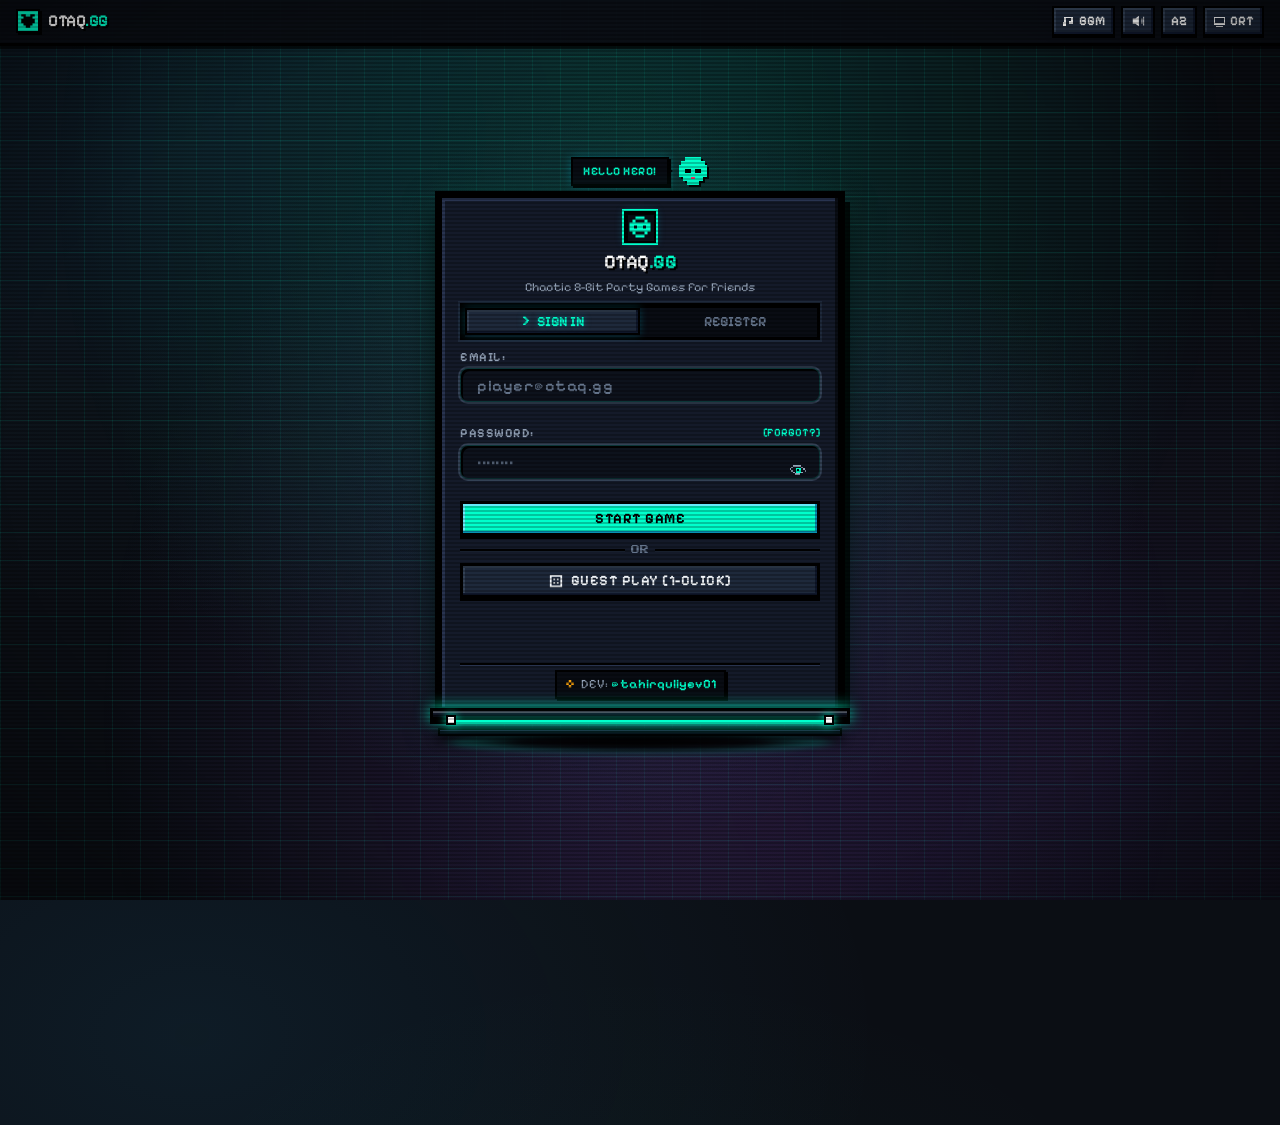
==== commit 45fce462: "feat: authentic 3D retro pixel-art hologram stage platform beneath login/register card + elevated mu" ====
--- a/index.html
+++ b/index.html
@@ -247,6 +247,17 @@
             </div>
 
         </div>
+
+        <!-- 3D Retro Pixel Hologram Stage Platform -->
+        <div class="pixel-stage-platform" aria-hidden="true">
+            <div class="pixel-stage-rim"></div>
+            <div class="pixel-stage-grid">
+                <div class="pixel-stage-node node-left"></div>
+                <div class="pixel-stage-beam"></div>
+                <div class="pixel-stage-node node-right"></div>
+            </div>
+            <div class="pixel-stage-base"></div>
+        </div>
     </main>
 
     <!-- Guest Modal (Pixelated) -->
--- a/style.css
+++ b/style.css
@@ -32,46 +32,85 @@
 
 /* ================= RETRO DISPLAY / SHADER THEMES ================= */
 
-/* 1. GAME BOY 1989 (DMG-01 Matrix Olive Green) */
+/* 1. CYBER CRT (Default Dark Space Arcade) */
+[data-theme="cyber"] {
+    --bg-primary: #060911;
+    --bg-secondary: #0d121f;
+    --bg-surface: #0e1424;
+    --bg-surface-hover: #162038;
+    --glass-border: rgba(0, 255, 204, 0.2);
+    --glass-border-hover: rgba(0, 255, 204, 0.4);
+    --text-primary: #ffffff;
+    --text-secondary: #94a3b8;
+    --text-muted: #64748b;
+    --accent-cyan: #00ffcc;
+    --accent-blue: #0ea5e9;
+    --accent-red: #ff3366;
+    --accent-green: #10b981;
+    --accent-gold: #f59e0b;
+    --accent-purple: #a855f7;
+}
+[data-theme="cyber"] .pixel-grid-bg {
+    background-image: url('assets/bg-cyber.svg') !important;
+    background-size: cover !important;
+    background-position: center center !important;
+    background-repeat: no-repeat !important;
+    background-color: #060911 !important;
+}
+
+/* 2. GAME BOY & RETRO MATRIX (Dark Phosphor Digital Rain & Emerald Grid) */
 [data-theme="gameboy"] {
-    --bg-primary: #8bac0f;
-    --bg-secondary: #9bbc0f;
-    --bg-surface: #9bbc0f;
-    --bg-surface-hover: #8bac0f;
-    --glass-border: #306230;
-    --glass-border-hover: #0f380f;
-    --text-primary: #0f380f;
-    --text-secondary: #306230;
-    --text-muted: #306230;
-    --accent-cyan: #0f380f;
-    --accent-blue: #306230;
-    --accent-red: #0f380f;
-    --accent-green: #306230;
-    --accent-gold: #306230;
-    --accent-purple: #0f380f;
-}
-[data-theme="gameboy"] .pixel-box,
+    --bg-primary: #051209;
+    --bg-secondary: #0a1f11;
+    --bg-surface: #0c2615;
+    --bg-surface-hover: #143820;
+    --glass-border: rgba(0, 255, 102, 0.25);
+    --glass-border-hover: rgba(0, 255, 102, 0.45);
+    --text-primary: #e6fffa;
+    --text-secondary: #6ee7b7;
+    --text-muted: #34d399;
+    --accent-cyan: #00ff88;
+    --accent-blue: #10b981;
+    --accent-red: #f43f5e;
+    --accent-green: #00ff88;
+    --accent-gold: #a3e635;
+    --accent-purple: #10b981;
+}
+[data-theme="gameboy"] .pixel-box {
+    background: #0c2615 !important;
+    border-color: #000 !important;
+    box-shadow: 
+        inset -3px -3px 0 0 #05140b,
+        inset 3px 3px 0 0 #184225,
+        0 0 0 3px #000,
+        0 14px 30px rgba(0, 0, 0, 0.92),
+        0 0 25px rgba(0, 255, 136, 0.2),
+        8px 8px 0 0 rgba(0, 0, 0, 0.95) !important;
+}
 [data-theme="gameboy"] .pixel-input {
-    background: #9bbc0f !important;
-    color: #0f380f !important;
-    border-color: #0f380f !important;
+    background: #06170c !important;
+    color: #00ff88 !important;
+    box-shadow: inset 2px 2px 0 0 #000, 0 0 0 2px #184225 !important;
 }
 [data-theme="gameboy"] .pixel-grid-bg {
-    background: #8bac0f !important;
-    filter: sepia(1) hue-rotate(50deg) saturate(2);
-}
-
-/* 2. SYNTHWAVE (Outrun Neon Magenta/Violet/Cyan) */
+    background-image: url('assets/bg-matrix.svg') !important;
+    background-size: cover !important;
+    background-position: center center !important;
+    background-repeat: no-repeat !important;
+    background-color: #051209 !important;
+}
+
+/* 3. SYNTHWAVE (Cyberpunk Skyline, Sunset & Outrun Sun) */
 [data-theme="synthwave"] {
-    --bg-primary: #120420;
-    --bg-secondary: #220738;
-    --bg-surface: #1b062e;
-    --bg-surface-hover: #300c4f;
+    --bg-primary: #0d0517;
+    --bg-secondary: #1a0a2e;
+    --bg-surface: #19092c;
+    --bg-surface-hover: #291047;
     --glass-border: rgba(255, 0, 128, 0.3);
     --glass-border-hover: rgba(0, 240, 255, 0.5);
-    --text-primary: #ffe6ff;
-    --text-secondary: #d8b4e2;
-    --text-muted: #9d6fa8;
+    --text-primary: #fff0fa;
+    --text-secondary: #e9d5ff;
+    --text-muted: #c084fc;
     --accent-cyan: #00f0ff;
     --accent-blue: #7928ca;
     --accent-red: #ff007f;
@@ -79,39 +118,68 @@
     --accent-gold: #ffbe0b;
     --accent-purple: #ff007f;
 }
+[data-theme="synthwave"] .pixel-box {
+    background: #19092c !important;
+    box-shadow: 
+        inset -3px -3px 0 0 #0b0314,
+        inset 3px 3px 0 0 #331557,
+        0 0 0 3px #000,
+        0 14px 30px rgba(0, 0, 0, 0.92),
+        0 0 25px rgba(255, 0, 128, 0.25),
+        8px 8px 0 0 rgba(0, 0, 0, 0.95) !important;
+}
+[data-theme="synthwave"] .pixel-input {
+    background: #0f041b !important;
+    color: #00f0ff !important;
+    box-shadow: inset 2px 2px 0 0 #000, 0 0 0 2px #331557 !important;
+}
 [data-theme="synthwave"] .pixel-grid-bg {
-    background: 
-        radial-gradient(circle at 50% 20%, rgba(255, 0, 128, 0.25) 0%, transparent 60%),
-        radial-gradient(circle at 80% 80%, rgba(0, 240, 255, 0.2) 0%, transparent 60%),
-        linear-gradient(rgba(255, 0, 128, 0.12) 1px, transparent 1px),
-        linear-gradient(90deg, rgba(0, 240, 255, 0.12) 1px, transparent 1px),
-        #120420 !important;
-}
-
-/* 3. AMBER CRT (1982 Monochrome Phosphor Terminal) */
+    background-image: url('assets/bg-synthwave.svg') !important;
+    background-size: cover !important;
+    background-position: center bottom !important;
+    background-repeat: no-repeat !important;
+    background-color: #0d0517 !important;
+}
+
+/* 4. AMBER CRT (1982 Monochrome Radar & Telemetry) */
 [data-theme="amber"] {
-    --bg-primary: #110700;
-    --bg-secondary: #210e00;
-    --bg-surface: #1a0b00;
-    --bg-surface-hover: #2e1800;
-    --glass-border: rgba(255, 176, 0, 0.25);
+    --bg-primary: #100800;
+    --bg-secondary: #201000;
+    --bg-surface: #1e1002;
+    --bg-surface-hover: #331c05;
+    --glass-border: rgba(255, 176, 0, 0.3);
     --glass-border-hover: rgba(255, 176, 0, 0.5);
-    --text-primary: #ffc44d;
-    --text-secondary: #ffb000;
-    --text-muted: #995c00;
+    --text-primary: #fff8eb;
+    --text-secondary: #fcd34d;
+    --text-muted: #d97706;
     --accent-cyan: #ffb000;
-    --accent-blue: #e69500;
+    --accent-blue: #f59e0b;
     --accent-red: #ff5500;
-    --accent-green: #ffcc00;
-    --accent-gold: #ffd700;
-    --accent-purple: #ff9900;
+    --accent-green: #ffd000;
+    --accent-gold: #ffb000;
+    --accent-purple: #f59e0b;
+}
+[data-theme="amber"] .pixel-box {
+    background: #1e1002 !important;
+    box-shadow: 
+        inset -3px -3px 0 0 #0a0500,
+        inset 3px 3px 0 0 #3b2005,
+        0 0 0 3px #000,
+        0 14px 30px rgba(0, 0, 0, 0.92),
+        0 0 25px rgba(255, 176, 0, 0.22),
+        8px 8px 0 0 rgba(0, 0, 0, 0.95) !important;
+}
+[data-theme="amber"] .pixel-input {
+    background: #120900 !important;
+    color: #ffb000 !important;
+    box-shadow: inset 2px 2px 0 0 #000, 0 0 0 2px #3b2005 !important;
 }
 [data-theme="amber"] .pixel-grid-bg {
-    background: 
-        radial-gradient(circle at 50% 30%, rgba(255, 176, 0, 0.18) 0%, transparent 60%),
-        linear-gradient(rgba(255, 176, 0, 0.1) 1px, transparent 1px),
-        linear-gradient(90deg, rgba(255, 176, 0, 0.1) 1px, transparent 1px),
-        #110700 !important;
+    background-image: url('assets/bg-amber.svg') !important;
+    background-size: cover !important;
+    background-position: center center !important;
+    background-repeat: no-repeat !important;
+    background-color: #100800 !important;
 }
 
 /* Global Reset & Base Styles */
@@ -1707,8 +1775,8 @@
     box-shadow: 2px 2px 0 0 #000;
 }
 .pixel-nav-title {
-    font-family: 'Press Start 2P', 'Pixelify Sans', monospace;
-    font-size: 0.88rem;
+    font-family: 'Pixelify Sans', 'Silkscreen', monospace;
+    font-size: 1.05rem;
     font-weight: 700;
     letter-spacing: -0.5px;
     color: #fff;
@@ -1756,11 +1824,172 @@
     perspective: 1200px;
     width: 100%;
     max-width: 420px;
-    margin: 2.2rem auto 0;
+    margin: 2.2rem auto 2.5rem;
     position: relative;
     z-index: 10;
     padding: 0 0.5rem;
     box-sizing: border-box;
+}
+
+/* 3D Contact Shadow & Holographic Floor Reflection */
+.pixel-perspective-wrapper::after {
+    content: '';
+    position: absolute;
+    bottom: -22px;
+    left: 4%;
+    width: 92%;
+    height: 40px;
+    background: radial-gradient(ellipse at center, rgba(0, 0, 0, 0.96) 0%, rgba(0, 0, 0, 0.75) 45%, rgba(0, 255, 204, 0.28) 65%, transparent 80%);
+    border-radius: 50%;
+    transform: rotateX(70deg);
+    filter: blur(5px);
+    z-index: -1;
+    pointer-events: none;
+    animation: shadowBreathe 3s ease-in-out infinite;
+}
+
+[data-theme="synthwave"] .pixel-perspective-wrapper::after {
+    background: radial-gradient(ellipse at center, rgba(0, 0, 0, 0.98) 0%, rgba(0, 0, 0, 0.75) 40%, rgba(255, 0, 128, 0.38) 65%, transparent 80%);
+}
+
+[data-theme="gameboy"] .pixel-perspective-wrapper::after {
+    background: radial-gradient(ellipse at center, rgba(0, 0, 0, 0.98) 0%, rgba(0, 0, 0, 0.75) 40%, rgba(0, 255, 136, 0.35) 65%, transparent 80%);
+}
+
+[data-theme="amber"] .pixel-perspective-wrapper::after {
+    background: radial-gradient(ellipse at center, rgba(0, 0, 0, 0.98) 0%, rgba(0, 0, 0, 0.75) 40%, rgba(255, 176, 0, 0.35) 65%, transparent 80%);
+}
+
+@keyframes shadowBreathe {
+    0%, 100% {
+        transform: rotateX(70deg) scale(1);
+        opacity: 0.85;
+    }
+    50% {
+        transform: rotateX(70deg) scale(1.08);
+        opacity: 1;
+    }
+}
+
+/* 3D Retro Pixel Hologram Stage Platform / Pedestal */
+.pixel-stage-platform {
+    position: relative;
+    width: 104%;
+    margin-left: -2%;
+    margin-top: -6px;
+    height: 32px;
+    transform-style: preserve-3d;
+    z-index: 5;
+    pointer-events: none;
+    user-select: none;
+}
+
+/* Stage Beveled Metal Plinth & Hologram Emitter Rim */
+.pixel-stage-rim {
+    width: 100%;
+    height: 12px;
+    background: #101626;
+    border: 3px solid #000;
+    box-shadow: 
+        inset 0 2px 0 0 rgba(255, 255, 255, 0.25),
+        inset 0 -2px 0 0 #070a12,
+        0 4px 0 0 #000,
+        0 0 15px var(--accent-cyan);
+    position: relative;
+    box-sizing: border-box;
+}
+
+/* Glowing Neon Emitter Line */
+.pixel-stage-grid {
+    position: relative;
+    width: 90%;
+    margin: 0 auto;
+    height: 4px;
+    background: var(--accent-cyan);
+    box-shadow: 0 0 10px var(--accent-cyan);
+    display: flex;
+    justify-content: space-between;
+    align-items: center;
+}
+
+/* Corner Laser Projection Nodes */
+.pixel-stage-node {
+    width: 10px;
+    height: 10px;
+    background: #fff;
+    border: 2px solid #000;
+    box-shadow: 0 0 8px var(--accent-cyan);
+    margin-top: -3px;
+}
+.pixel-stage-node.node-left {
+    margin-left: -5px;
+}
+.pixel-stage-node.node-right {
+    margin-right: -5px;
+}
+
+/* Stage Base Stepped Bevel */
+.pixel-stage-base {
+    width: 96%;
+    margin: 4px auto 0;
+    height: 8px;
+    background: #080c14;
+    border: 2px solid #000;
+    box-shadow: 
+        inset 0 1px 0 0 #28334f,
+        0 4px 12px rgba(0, 0, 0, 0.85);
+}
+
+/* Theme-Specific Stage Variations */
+[data-theme="synthwave"] .pixel-stage-rim {
+    background: #19092c;
+    box-shadow: 
+        inset 0 2px 0 0 rgba(255, 255, 255, 0.3),
+        inset 0 -2px 0 0 #0a0314,
+        0 4px 0 0 #000,
+        0 0 18px rgba(255, 0, 128, 0.6);
+}
+[data-theme="synthwave"] .pixel-stage-grid {
+    background: #ff007f;
+    box-shadow: 0 0 12px #ff007f;
+}
+[data-theme="synthwave"] .pixel-stage-node {
+    box-shadow: 0 0 10px #00f0ff;
+    background: #00f0ff;
+}
+
+[data-theme="gameboy"] .pixel-stage-rim {
+    background: #0c2615;
+    box-shadow: 
+        inset 0 2px 0 0 rgba(255, 255, 255, 0.25),
+        inset 0 -2px 0 0 #040f07,
+        0 4px 0 0 #000,
+        0 0 18px rgba(0, 255, 136, 0.5);
+}
+[data-theme="gameboy"] .pixel-stage-grid {
+    background: #00ff88;
+    box-shadow: 0 0 12px #00ff88;
+}
+[data-theme="gameboy"] .pixel-stage-node {
+    box-shadow: 0 0 10px #00ff88;
+    background: #e6fffa;
+}
+
+[data-theme="amber"] .pixel-stage-rim {
+    background: #1e1002;
+    box-shadow: 
+        inset 0 2px 0 0 rgba(255, 255, 255, 0.25),
+        inset 0 -2px 0 0 #0a0500,
+        0 4px 0 0 #000,
+        0 0 18px rgba(255, 176, 0, 0.5);
+}
+[data-theme="amber"] .pixel-stage-grid {
+    background: #ffb000;
+    box-shadow: 0 0 12px #ffb000;
+}
+[data-theme="amber"] .pixel-stage-node {
+    box-shadow: 0 0 10px #ffb000;
+    background: #fff8eb;
 }
 
 /* Pixel Mascot Companion (Centered & Snug) */
@@ -1777,9 +2006,10 @@
 .pixel-speech-bubble {
     background: #090c13;
     color: var(--accent-cyan);
-    font-family: 'Press Start 2P', monospace;
-    font-size: 0.6rem;
-    padding: 5px 10px;
+    font-family: 'Pixelify Sans', monospace;
+    font-size: 0.74rem;
+    font-weight: 700;
+    padding: 4px 10px;
     border: 2px solid #000;
     box-shadow: 2px 2px 0 0 #000, 0 0 10px rgba(6, 182, 212, 0.35);
     position: relative;
@@ -1789,6 +2019,7 @@
     word-break: break-word;
     animation: bubbleFloat 2.5s ease-in-out infinite;
     box-sizing: border-box;
+    letter-spacing: 0.5px;
 }
 .pixel-speech-bubble::after {
     content: '';
@@ -1830,6 +2061,7 @@
 .pixel-flip-card {
     position: relative;
     width: 100%;
+    min-height: 520px;
     transform-style: preserve-3d;
     transition: transform 0.65s cubic-bezier(0.34, 1.45, 0.64, 1);
     transform-origin: center center;
@@ -1837,6 +2069,7 @@
 
 .pixel-flip-card.is-flipped {
     transform: rotateY(180deg);
+    min-height: 520px;
 }
 
 /* 8-Bit Pixel Box (Chunky Stepped Border) */
@@ -1847,15 +2080,19 @@
         inset -3px -3px 0 0 #090c13,
         inset 3px 3px 0 0 #28334f,
         0 0 0 3px #000,
-        6px 6px 0 0 rgba(0, 0, 0, 0.85);
+        0 12px 30px rgba(0, 0, 0, 0.9),
+        0 0 25px rgba(0, 255, 204, 0.15),
+        8px 8px 0 0 rgba(0, 0, 0, 0.95);
     position: relative;
-    padding: 1.15rem 1.25rem 0.85rem;
+    padding: 0.85rem 1.15rem 0.65rem;
     box-sizing: border-box;
     width: 100%;
+    min-height: 520px;
 }
 
 .pixel-card-face {
     width: 100%;
+    min-height: 520px;
     display: flex;
     flex-direction: column;
     justify-content: space-between;
@@ -1863,7 +2100,6 @@
     -webkit-backface-visibility: hidden;
     box-sizing: border-box;
     position: relative;
-    overflow: hidden;
 }
 
 /* Holographic Laser Gleam across card on flip */
@@ -1901,7 +2137,8 @@
     position: absolute;
     top: 0;
     left: 0;
-    height: 100%;
+    width: 100%;
+    min-height: 100%;
     transform: rotateY(180deg);
     background: #191428;
     box-shadow: 
@@ -1914,28 +2151,28 @@
 /* Header */
 .pixel-card-header {
     text-align: center;
-    margin-bottom: 0.65rem;
+    margin-bottom: 0.4rem;
 }
 .pixel-badge-avatar {
-    width: 40px;
-    height: 40px;
-    margin: 0 auto 0.35rem;
+    width: 32px;
+    height: 32px;
+    margin: 0 auto 0.2rem;
     background: #090d15;
     border: 2px solid #000;
-    box-shadow: inset 2px 2px 0 0 #000, 0 0 0 2px var(--accent-cyan), 0 0 10px rgba(6, 182, 212, 0.4);
+    box-shadow: inset 2px 2px 0 0 #000, 0 0 0 2px var(--accent-cyan), 0 0 8px rgba(6, 182, 212, 0.4);
     display: flex;
     align-items: center;
     justify-content: center;
 }
 .p-badge-purple {
-    box-shadow: inset 2px 2px 0 0 #000, 0 0 0 2px var(--accent-purple), 0 0 10px rgba(168, 85, 247, 0.4);
+    box-shadow: inset 2px 2px 0 0 #000, 0 0 0 2px var(--accent-purple), 0 0 8px rgba(168, 85, 247, 0.4);
 }
 
 .pixel-title {
-    font-family: 'Press Start 2P', 'Pixelify Sans', monospace;
-    font-size: 1.15rem;
+    font-family: 'Pixelify Sans', 'Silkscreen', monospace;
+    font-size: 1.22rem;
     font-weight: 700;
-    margin-bottom: 0.2rem;
+    margin-bottom: 0.15rem;
     letter-spacing: -0.5px;
     color: #fff;
     text-shadow: 2px 2px 0 #000;
@@ -1943,7 +2180,7 @@
 .pixel-subtitle {
     font-family: 'Pixelify Sans', monospace;
     color: #94a3b8;
-    font-size: 0.82rem;
+    font-size: 0.78rem;
 }
 
 /* 8-Bit Sliding Switcher (Slide Toggle) */
@@ -1953,19 +2190,19 @@
     background: #090c13;
     border: 3px solid #000;
     box-shadow: inset 2px 2px 0 0 #000, 0 0 0 2px #1e293b;
-    padding: 3px;
+    padding: 2px;
     gap: 0;
-    margin-bottom: 0.75rem;
+    margin-bottom: 0.45rem;
     user-select: none;
 }
 
 /* The Sliding Glider Pill */
 .pixel-slider-glider {
     position: absolute;
-    top: 3px;
-    bottom: 3px;
-    left: 3px;
-    width: calc(50% - 3px);
+    top: 2px;
+    bottom: 2px;
+    left: 2px;
+    width: calc(50% - 2px);
     background: #1e293b;
     border: 2px solid #000;
     box-shadow: inset -2px -2px 0 0 #0f172a, inset 2px 2px 0 0 #334155, 0 0 8px rgba(6, 182, 212, 0.3);
@@ -1987,12 +2224,12 @@
     align-items: center;
     justify-content: center;
     gap: 6px;
-    padding: 7px 6px;
+    padding: 5px 6px;
     border: none;
     background: transparent;
     color: #64748b;
     font-family: 'Pixelify Sans', monospace;
-    font-size: 0.92rem;
+    font-size: 0.88rem;
     font-weight: 700;
     cursor: pointer;
     position: relative;
@@ -2013,7 +2250,7 @@
 
 .p-tab-indicator {
     font-family: 'Press Start 2P', monospace;
-    font-size: 0.6rem;
+    font-size: 0.55rem;
     opacity: 0;
     transition: opacity 0.2s;
 }
@@ -2030,18 +2267,18 @@
     background: #090c13;
     border: 2px solid #000;
     box-shadow: inset 2px 2px 0 0 #000, 0 0 0 2px #28334f;
-    padding: 6px 10px;
-    margin-bottom: 0.5rem;
+    padding: 3px 8px;
+    margin-bottom: 0.3rem;
 }
 
 .pixel-avatar-arrow {
-    width: 28px;
-    height: 28px;
+    width: 24px;
+    height: 24px;
     background: #1e293b;
     border: 2px solid #000;
     color: var(--accent-cyan);
     font-family: 'Press Start 2P', monospace;
-    font-size: 0.75rem;
+    font-size: 0.68rem;
     font-weight: 700;
     cursor: pointer;
     display: flex;
@@ -2058,12 +2295,12 @@
     display: flex;
     flex-direction: column;
     align-items: center;
-    gap: 2px;
+    gap: 1px;
 }
 
 .pixel-avatar-preview {
-    width: 38px;
-    height: 38px;
+    width: 32px;
+    height: 32px;
     background: #141a29;
     border: 2px solid #000;
     box-shadow: inset 2px 2px 0 0 #000, 0 0 6px rgba(168, 85, 247, 0.4);
@@ -2071,8 +2308,9 @@
 }
 
 .pixel-class-tag {
-    font-family: 'Press Start 2P', monospace;
-    font-size: 0.52rem;
+    font-family: 'Pixelify Sans', monospace;
+    font-size: 0.76rem;
+    font-weight: 700;
     color: var(--accent-purple);
     letter-spacing: 0.5px;
 }
@@ -2081,14 +2319,14 @@
 .pixel-form {
     display: flex;
     flex-direction: column;
-    gap: 0.65rem;
+    gap: 0.38rem;
     flex: 1;
 }
 
 .pixel-input-group {
     display: flex;
     flex-direction: column;
-    gap: 3px;
+    gap: 2px;
     text-align: left;
 }
 
@@ -2100,7 +2338,7 @@
 
 .pixel-label {
     font-family: 'Pixelify Sans', monospace;
-    font-size: 0.8rem;
+    font-size: 0.78rem;
     font-weight: 700;
     color: #94a3b8;
     letter-spacing: 0.5px;
@@ -2108,7 +2346,7 @@
 
 .pixel-link {
     font-family: 'Pixelify Sans', monospace;
-    font-size: 0.72rem;
+    font-size: 0.7rem;
     font-weight: 700;
     color: var(--accent-cyan);
     cursor: pointer;
@@ -2123,9 +2361,9 @@
     color: var(--accent-gold);
     border: 2px solid #000;
     box-shadow: inset -1px -1px 0 0 #000, inset 1px 1px 0 0 #28334f;
-    padding: 2px 6px;
+    padding: 1px 5px;
     font-family: 'Pixelify Sans', monospace;
-    font-size: 0.72rem;
+    font-size: 0.7rem;
     font-weight: 700;
     cursor: pointer;
 }
@@ -2141,14 +2379,14 @@
 
 .pixel-input {
     width: 100%;
-    height: 38px;
-    padding: 0 36px 0 10px;
+    height: 34px;
+    padding: 0 34px 0 8px;
     background: #090c13;
     border: 2px solid #000;
     box-shadow: inset 2px 2px 0 0 #000, 0 0 0 2px #334155;
     color: #00ffcc;
     font-family: 'Pixelify Sans', monospace;
-    font-size: 0.98rem;
+    font-size: 0.94rem;
     font-weight: 600;
     outline: none;
     letter-spacing: 0.5px;
@@ -2193,11 +2431,11 @@
 /* 8-Bit Pixel Buttons */
 .pixel-btn {
     font-family: 'Pixelify Sans', 'Silkscreen', monospace;
-    font-size: 0.92rem;
+    font-size: 0.9rem;
     font-weight: 700;
     letter-spacing: 0.5px;
-    padding: 8px 12px;
-    min-height: 38px;
+    padding: 6px 12px;
+    min-height: 35px;
     border: 3px solid #000;
     cursor: pointer;
     position: relative;
@@ -2291,7 +2529,7 @@
     display: flex;
     align-items: center;
     gap: 6px;
-    margin: 0.1rem 0;
+    margin: 0.05rem 0;
 }
 .p-line {
     flex: 1;
@@ -2307,8 +2545,8 @@
 
 /* Footer & Creator Pill */
 .pixel-footer {
-    margin-top: 0.65rem;
-    padding-top: 0.5rem;
+    margin-top: 0.35rem;
+    padding-top: 0.35rem;
     border-top: 2px solid #000;
     box-shadow: inset 0 1px 0 0 #28334f;
     display: flex;
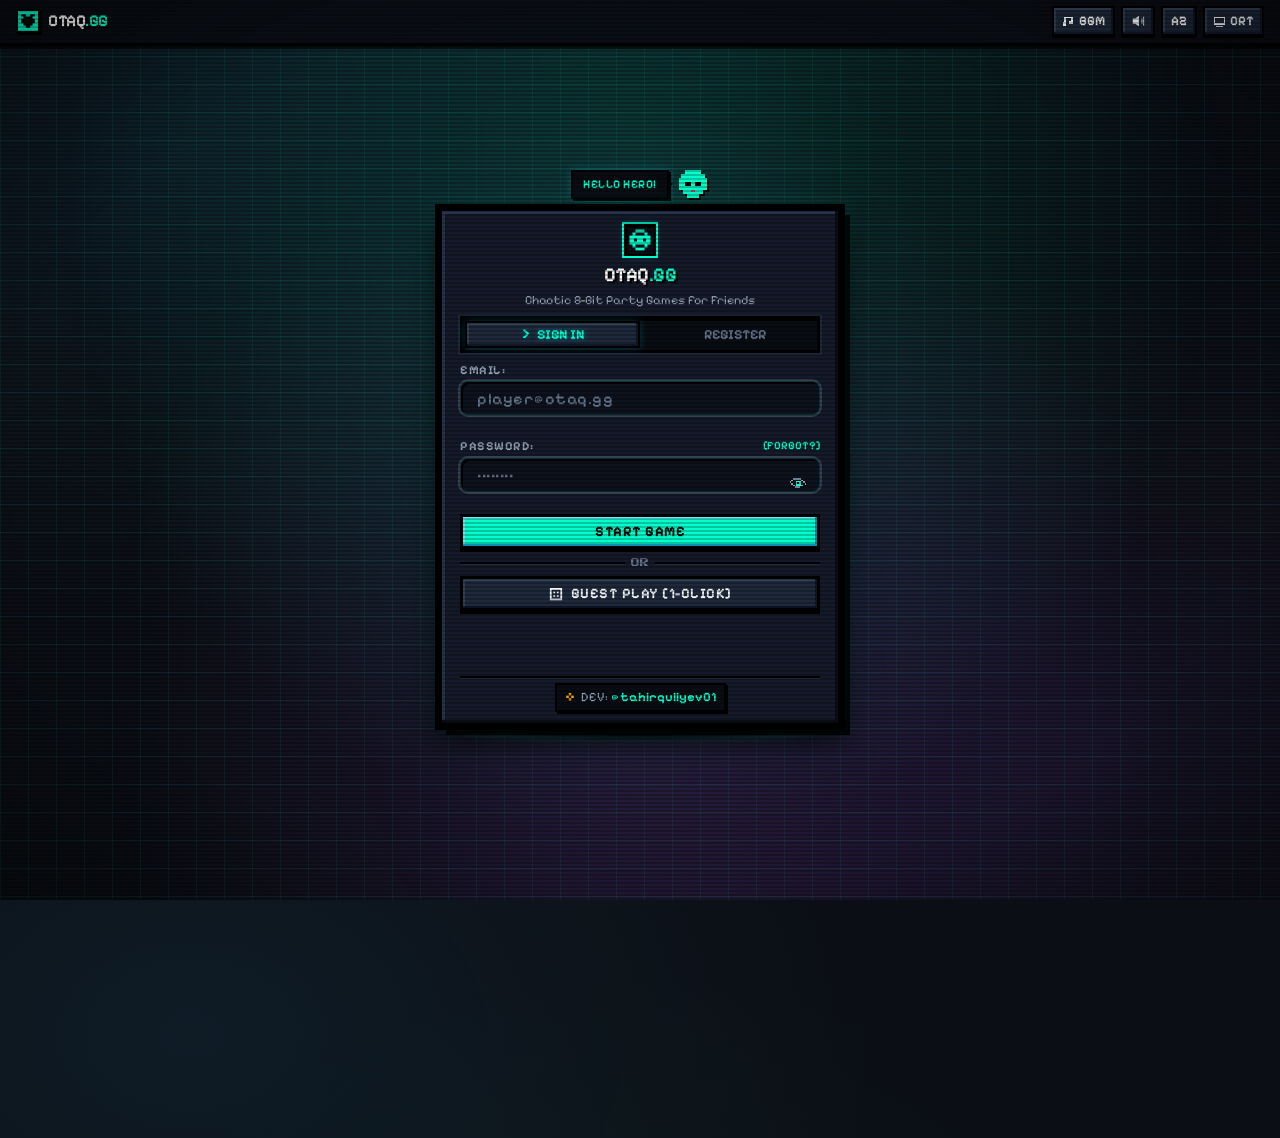
==== commit ae4539f8: "fix: authentic 8-bit pixel favicon, remove detached floating platform bar, and deliver clean, statio" ====
--- a/index.html
+++ b/index.html
@@ -247,17 +247,6 @@
             </div>
 
         </div>
-
-        <!-- 3D Retro Pixel Hologram Stage Platform -->
-        <div class="pixel-stage-platform" aria-hidden="true">
-            <div class="pixel-stage-rim"></div>
-            <div class="pixel-stage-grid">
-                <div class="pixel-stage-node node-left"></div>
-                <div class="pixel-stage-beam"></div>
-                <div class="pixel-stage-node node-right"></div>
-            </div>
-            <div class="pixel-stage-base"></div>
-        </div>
     </main>
 
     <!-- Guest Modal (Pixelated) -->
--- a/style.css
+++ b/style.css
@@ -1871,126 +1871,7 @@
     }
 }
 
-/* 3D Retro Pixel Hologram Stage Platform / Pedestal */
-.pixel-stage-platform {
-    position: relative;
-    width: 104%;
-    margin-left: -2%;
-    margin-top: -6px;
-    height: 32px;
-    transform-style: preserve-3d;
-    z-index: 5;
-    pointer-events: none;
-    user-select: none;
-}
-
-/* Stage Beveled Metal Plinth & Hologram Emitter Rim */
-.pixel-stage-rim {
-    width: 100%;
-    height: 12px;
-    background: #101626;
-    border: 3px solid #000;
-    box-shadow: 
-        inset 0 2px 0 0 rgba(255, 255, 255, 0.25),
-        inset 0 -2px 0 0 #070a12,
-        0 4px 0 0 #000,
-        0 0 15px var(--accent-cyan);
-    position: relative;
-    box-sizing: border-box;
-}
-
-/* Glowing Neon Emitter Line */
-.pixel-stage-grid {
-    position: relative;
-    width: 90%;
-    margin: 0 auto;
-    height: 4px;
-    background: var(--accent-cyan);
-    box-shadow: 0 0 10px var(--accent-cyan);
-    display: flex;
-    justify-content: space-between;
-    align-items: center;
-}
-
-/* Corner Laser Projection Nodes */
-.pixel-stage-node {
-    width: 10px;
-    height: 10px;
-    background: #fff;
-    border: 2px solid #000;
-    box-shadow: 0 0 8px var(--accent-cyan);
-    margin-top: -3px;
-}
-.pixel-stage-node.node-left {
-    margin-left: -5px;
-}
-.pixel-stage-node.node-right {
-    margin-right: -5px;
-}
-
-/* Stage Base Stepped Bevel */
-.pixel-stage-base {
-    width: 96%;
-    margin: 4px auto 0;
-    height: 8px;
-    background: #080c14;
-    border: 2px solid #000;
-    box-shadow: 
-        inset 0 1px 0 0 #28334f,
-        0 4px 12px rgba(0, 0, 0, 0.85);
-}
-
-/* Theme-Specific Stage Variations */
-[data-theme="synthwave"] .pixel-stage-rim {
-    background: #19092c;
-    box-shadow: 
-        inset 0 2px 0 0 rgba(255, 255, 255, 0.3),
-        inset 0 -2px 0 0 #0a0314,
-        0 4px 0 0 #000,
-        0 0 18px rgba(255, 0, 128, 0.6);
-}
-[data-theme="synthwave"] .pixel-stage-grid {
-    background: #ff007f;
-    box-shadow: 0 0 12px #ff007f;
-}
-[data-theme="synthwave"] .pixel-stage-node {
-    box-shadow: 0 0 10px #00f0ff;
-    background: #00f0ff;
-}
-
-[data-theme="gameboy"] .pixel-stage-rim {
-    background: #0c2615;
-    box-shadow: 
-        inset 0 2px 0 0 rgba(255, 255, 255, 0.25),
-        inset 0 -2px 0 0 #040f07,
-        0 4px 0 0 #000,
-        0 0 18px rgba(0, 255, 136, 0.5);
-}
-[data-theme="gameboy"] .pixel-stage-grid {
-    background: #00ff88;
-    box-shadow: 0 0 12px #00ff88;
-}
-[data-theme="gameboy"] .pixel-stage-node {
-    box-shadow: 0 0 10px #00ff88;
-    background: #e6fffa;
-}
-
-[data-theme="amber"] .pixel-stage-rim {
-    background: #1e1002;
-    box-shadow: 
-        inset 0 2px 0 0 rgba(255, 255, 255, 0.25),
-        inset 0 -2px 0 0 #0a0500,
-        0 4px 0 0 #000,
-        0 0 18px rgba(255, 176, 0, 0.5);
-}
-[data-theme="amber"] .pixel-stage-grid {
-    background: #ffb000;
-    box-shadow: 0 0 12px #ffb000;
-}
-[data-theme="amber"] .pixel-stage-node {
-    box-shadow: 0 0 10px #ffb000;
-    background: #fff8eb;
-}
+
 
 /* Pixel Mascot Companion (Centered & Snug) */
 .pixel-companion-wrap {
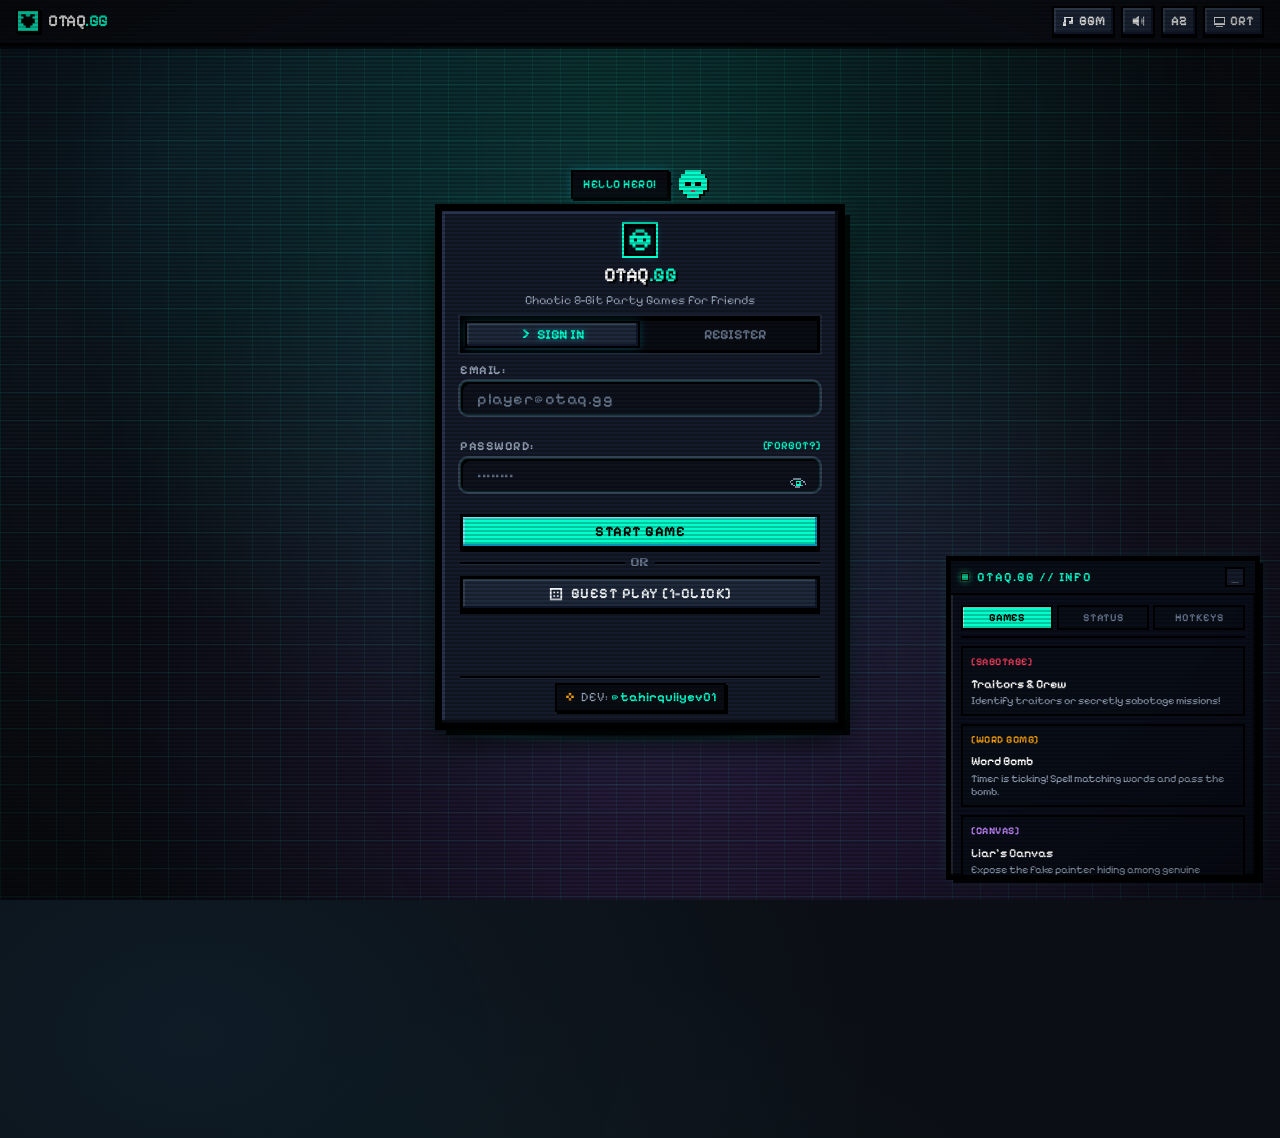
==== commit ce2595f1: "feat: interactive retro 8-bit Info HUD mission control widget in bottom-right corner with game guide" ====
--- a/index.html
+++ b/index.html
@@ -249,6 +249,102 @@
         </div>
     </main>
 
+    <!-- ================= 8-BIT RETRO INFO HUD (BOTTOM RIGHT) ================= -->
+    <aside id="pixel-info-hud" class="pixel-info-hud" aria-label="Information Panel">
+        <div class="pixel-info-header" onclick="toggleInfoHud()">
+            <div class="pixel-info-title-row">
+                <span class="pixel-info-led"></span>
+                <span class="pixel-info-title">OTAQ.GG // INFO</span>
+            </div>
+            <button type="button" class="pixel-info-toggle-btn" id="info-hud-toggle-btn" title="Toggle Panel">_</button>
+        </div>
+
+        <div class="pixel-info-body" id="info-hud-body">
+            <!-- Tabs Bar -->
+            <div class="pixel-info-tabs">
+                <button type="button" class="pixel-info-tab active" onclick="switchInfoTab('games', this)">GAMES</button>
+                <button type="button" class="pixel-info-tab" onclick="switchInfoTab('status', this)">STATUS</button>
+                <button type="button" class="pixel-info-tab" onclick="switchInfoTab('keys', this)">HOTKEYS</button>
+            </div>
+
+            <!-- Tab 1: Games Guide -->
+            <div class="pixel-info-content active" id="info-tab-games">
+                <div class="pixel-info-item">
+                    <span class="p-item-tag tag-red">[SABOTAGE]</span>
+                    <div class="p-item-text">
+                        <strong>Traitors &amp; Crew</strong>
+                        <p>Identify traitors or secretly sabotage missions!</p>
+                    </div>
+                </div>
+                <div class="pixel-info-item">
+                    <span class="p-item-tag tag-gold">[WORD BOMB]</span>
+                    <div class="p-item-text">
+                        <strong>Word Bomb</strong>
+                        <p>Timer is ticking! Spell matching words and pass the bomb.</p>
+                    </div>
+                </div>
+                <div class="pixel-info-item">
+                    <span class="p-item-tag tag-purple">[CANVAS]</span>
+                    <div class="p-item-text">
+                        <strong>Liar's Canvas</strong>
+                        <p>Expose the fake painter hiding among genuine artists!</p>
+                    </div>
+                </div>
+                <div class="pixel-info-item">
+                    <span class="p-item-tag tag-cyan">[AUCTION]</span>
+                    <div class="p-item-text">
+                        <strong>Auction Chaos</strong>
+                        <p>Bid on blind mystery crates and bankrupt your opponents!</p>
+                    </div>
+                </div>
+            </div>
+
+            <!-- Tab 2: System Telemetry -->
+            <div class="pixel-info-content" id="info-tab-status">
+                <div class="pixel-stat-row">
+                    <span>SERVER:</span>
+                    <span class="p-green">ONLINE [99.9%]</span>
+                </div>
+                <div class="pixel-stat-row">
+                    <span>PING:</span>
+                    <span class="p-cyan" id="hud-ping-val">18 ms</span>
+                </div>
+                <div class="pixel-stat-row">
+                    <span>VERSION:</span>
+                    <span class="p-gold">v2.4 (8-BIT CRT)</span>
+                </div>
+                <div class="pixel-stat-row">
+                    <span>SHADER:</span>
+                    <span class="p-purple" id="hud-shader-val">NEON SYNTH</span>
+                </div>
+                <div class="pixel-stat-row">
+                    <span>ONLINE HEROES:</span>
+                    <span class="p-green" id="hud-online-val">1,248</span>
+                </div>
+            </div>
+
+            <!-- Tab 3: Hotkeys Helper -->
+            <div class="pixel-info-content" id="info-tab-keys">
+                <div class="pixel-key-row">
+                    <span class="p-key-badge">TAB</span>
+                    <span>Flip card (Login / Register)</span>
+                </div>
+                <div class="pixel-key-row">
+                    <span class="p-key-badge">M</span>
+                    <span>Switch 8-Bit Chiptune track</span>
+                </div>
+                <div class="pixel-key-row">
+                    <span class="p-key-badge">T</span>
+                    <span>Cycle CRT shader theme</span>
+                </div>
+                <div class="pixel-key-row">
+                    <span class="p-key-badge">G</span>
+                    <span>Quick Guest Play modal</span>
+                </div>
+            </div>
+        </div>
+    </aside>
+
     <!-- Guest Modal (Pixelated) -->
     <div id="guest-modal" class="modal-overlay" style="display: none;">
         <div class="pixel-box pixel-modal-box text-center">
--- a/style.css
+++ b/style.css
@@ -2615,5 +2615,252 @@
     }
 }
 
-
-
+/* ==========================================================================
+   8-BIT RETRO INFO HUD PANEL (BOTTOM RIGHT)
+   ========================================================================== */
+.pixel-info-hud {
+    position: fixed;
+    bottom: 22px;
+    right: 22px;
+    width: 310px;
+    background: var(--bg-surface);
+    border: 3px solid #000;
+    box-shadow: 
+        inset -2px -2px 0 0 rgba(0, 0, 0, 0.6),
+        inset 2px 2px 0 0 rgba(255, 255, 255, 0.1),
+        0 0 0 2px #000,
+        5px 5px 0 0 rgba(0, 0, 0, 0.9),
+        0 0 15px rgba(0, 255, 204, 0.12);
+    z-index: 900;
+    font-family: 'Pixelify Sans', monospace;
+    transition: transform 0.25s cubic-bezier(0.16, 1, 0.3, 1), box-shadow 0.2s;
+    box-sizing: border-box;
+}
+
+[data-theme="synthwave"] .pixel-info-hud {
+    background: #19092c;
+    box-shadow: 
+        inset -2px -2px 0 0 #0c0416,
+        inset 2px 2px 0 0 #331557,
+        0 0 0 2px #000,
+        5px 5px 0 0 rgba(0, 0, 0, 0.9),
+        0 0 18px rgba(255, 0, 128, 0.2);
+}
+
+[data-theme="gameboy"] .pixel-info-hud {
+    background: #0c2615;
+    box-shadow: 
+        inset -2px -2px 0 0 #05140b,
+        inset 2px 2px 0 0 #184225,
+        0 0 0 2px #000,
+        5px 5px 0 0 rgba(0, 0, 0, 0.9),
+        0 0 18px rgba(0, 255, 136, 0.2);
+}
+
+[data-theme="amber"] .pixel-info-hud {
+    background: #1e1002;
+    box-shadow: 
+        inset -2px -2px 0 0 #0a0500,
+        inset 2px 2px 0 0 #3b2005,
+        0 0 0 2px #000,
+        5px 5px 0 0 rgba(0, 0, 0, 0.9),
+        0 0 18px rgba(255, 176, 0, 0.2);
+}
+
+/* Info Header */
+.pixel-info-header {
+    background: #090d17;
+    padding: 6px 10px;
+    border-bottom: 2px solid #000;
+    display: flex;
+    align-items: center;
+    justify-content: space-between;
+    cursor: pointer;
+    user-select: none;
+}
+.pixel-info-header:hover {
+    filter: brightness(1.15);
+}
+
+.pixel-info-title-row {
+    display: flex;
+    align-items: center;
+    gap: 8px;
+}
+
+.pixel-info-led {
+    width: 8px;
+    height: 8px;
+    background: var(--accent-green);
+    border: 1px solid #000;
+    box-shadow: 0 0 6px var(--accent-green);
+    animation: ledPulse 1.5s infinite ease-in-out;
+}
+@keyframes ledPulse {
+    0%, 100% { opacity: 0.4; }
+    50% { opacity: 1; }
+}
+
+.pixel-info-title {
+    font-size: 0.78rem;
+    font-weight: 700;
+    color: var(--accent-cyan);
+    letter-spacing: 1px;
+}
+
+.pixel-info-toggle-btn {
+    background: #141a29;
+    color: var(--text-secondary);
+    border: 2px solid #000;
+    width: 20px;
+    height: 20px;
+    font-size: 0.8rem;
+    line-height: 1;
+    cursor: pointer;
+    display: flex;
+    align-items: center;
+    justify-content: center;
+    font-weight: bold;
+}
+.pixel-info-toggle-btn:hover {
+    color: #fff;
+    background: var(--accent-cyan);
+    color: #000;
+}
+
+/* Body & Minimized State */
+.pixel-info-body {
+    padding: 10px;
+    display: flex;
+    flex-direction: column;
+    gap: 8px;
+    max-height: 280px;
+    overflow-y: auto;
+}
+
+.pixel-info-hud.is-minimized .pixel-info-body {
+    display: none;
+}
+.pixel-info-hud.is-minimized {
+    box-shadow: 
+        0 0 0 2px #000,
+        4px 4px 0 0 rgba(0, 0, 0, 0.9);
+}
+
+/* Tabs Bar */
+.pixel-info-tabs {
+    display: flex;
+    gap: 4px;
+    border-bottom: 2px solid #000;
+    padding-bottom: 6px;
+}
+
+.pixel-info-tab {
+    flex: 1;
+    background: #090d17;
+    color: var(--text-muted);
+    border: 2px solid #000;
+    padding: 4px 2px;
+    font-family: inherit;
+    font-size: 0.68rem;
+    font-weight: 700;
+    cursor: pointer;
+    text-align: center;
+    transition: color 0.1s, background 0.1s;
+}
+.pixel-info-tab:hover {
+    color: #fff;
+}
+.pixel-info-tab.active {
+    background: var(--accent-cyan);
+    color: #000;
+    box-shadow: inset 1px 1px 0 0 rgba(255, 255, 255, 0.5);
+}
+
+/* Tab Contents */
+.pixel-info-content {
+    display: none;
+    flex-direction: column;
+    gap: 8px;
+}
+.pixel-info-content.active {
+    display: flex;
+}
+
+/* Games Item */
+.pixel-info-item {
+    background: #090d17;
+    border: 2px solid #000;
+    padding: 6px 8px;
+    display: flex;
+    flex-direction: column;
+    gap: 2px;
+}
+
+.p-item-tag {
+    font-size: 0.65rem;
+    font-weight: 900;
+    letter-spacing: 0.5px;
+}
+.tag-red { color: #f43f5e; }
+.tag-gold { color: #f59e0b; }
+.tag-purple { color: #c084fc; }
+.tag-cyan { color: #00f0ff; }
+
+.p-item-text strong {
+    font-size: 0.76rem;
+    color: #fff;
+}
+.p-item-text p {
+    font-size: 0.68rem;
+    color: var(--text-secondary);
+    line-height: 1.25;
+    margin: 0;
+}
+
+/* Stats Row */
+.pixel-stat-row {
+    display: flex;
+    justify-content: space-between;
+    align-items: center;
+    background: #090d17;
+    border: 2px solid #000;
+    padding: 4px 8px;
+    font-size: 0.72rem;
+    font-weight: bold;
+}
+.pixel-stat-row span:first-child {
+    color: var(--text-muted);
+}
+
+/* Hotkey Rows */
+.pixel-key-row {
+    display: flex;
+    align-items: center;
+    gap: 8px;
+    background: #090d17;
+    border: 2px solid #000;
+    padding: 4px 8px;
+    font-size: 0.7rem;
+    color: var(--text-secondary);
+}
+
+.p-key-badge {
+    background: #1e293b;
+    color: var(--accent-gold);
+    border: 1px solid #000;
+    box-shadow: 1px 1px 0 0 #000;
+    padding: 2px 6px;
+    font-size: 0.65rem;
+    font-weight: 900;
+}
+
+/* Mobile Responsive */
+@media (max-width: 600px) {
+    .pixel-info-hud {
+        width: calc(100% - 24px);
+        max-width: 320px;
+        right: 12px;
+        bottom: 12px;
+    }
+}
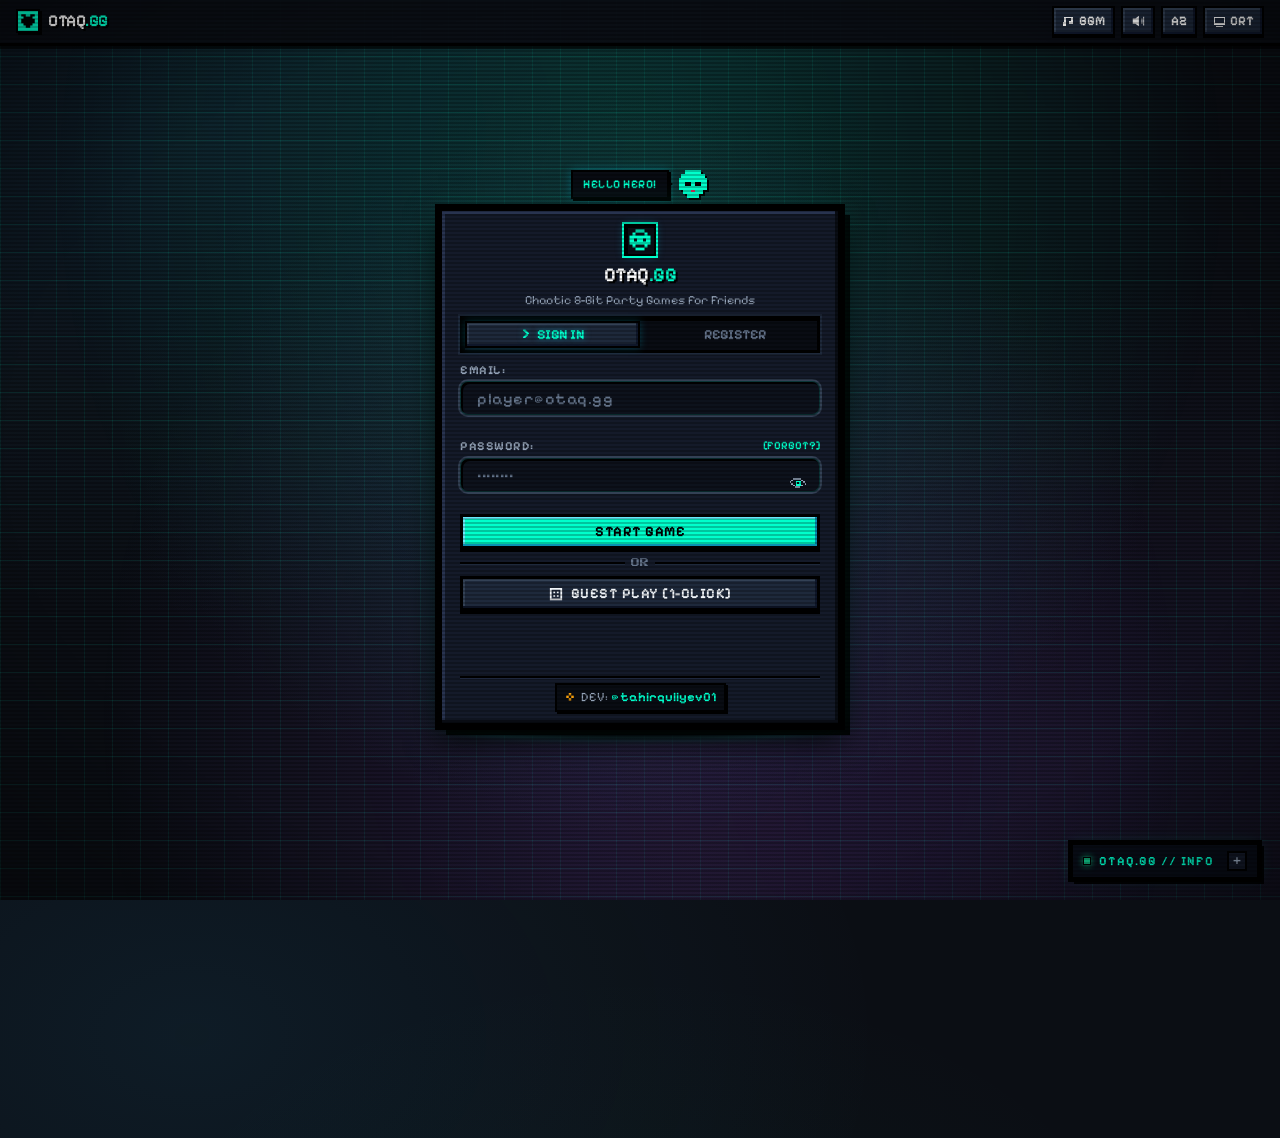
==== commit 638b458b: "fix: make Info HUD minimized by default with pixel-perfect symmetrical dimensions and centered + tog" ====
--- a/index.html
+++ b/index.html
@@ -250,13 +250,13 @@
     </main>
 
     <!-- ================= 8-BIT RETRO INFO HUD (BOTTOM RIGHT) ================= -->
-    <aside id="pixel-info-hud" class="pixel-info-hud" aria-label="Information Panel">
+    <aside id="pixel-info-hud" class="pixel-info-hud is-minimized" aria-label="Information Panel">
         <div class="pixel-info-header" onclick="toggleInfoHud()">
             <div class="pixel-info-title-row">
                 <span class="pixel-info-led"></span>
                 <span class="pixel-info-title">OTAQ.GG // INFO</span>
             </div>
-            <button type="button" class="pixel-info-toggle-btn" id="info-hud-toggle-btn" title="Toggle Panel">_</button>
+            <button type="button" class="pixel-info-toggle-btn" id="info-hud-toggle-btn" title="Toggle Panel">+</button>
         </div>
 
         <div class="pixel-info-body" id="info-hud-body">
--- a/style.css
+++ b/style.css
@@ -2620,8 +2620,8 @@
    ========================================================================== */
 .pixel-info-hud {
     position: fixed;
-    bottom: 22px;
-    right: 22px;
+    bottom: 20px;
+    right: 20px;
     width: 310px;
     background: var(--bg-surface);
     border: 3px solid #000;
@@ -2629,11 +2629,11 @@
         inset -2px -2px 0 0 rgba(0, 0, 0, 0.6),
         inset 2px 2px 0 0 rgba(255, 255, 255, 0.1),
         0 0 0 2px #000,
-        5px 5px 0 0 rgba(0, 0, 0, 0.9),
+        4px 4px 0 0 rgba(0, 0, 0, 0.9),
         0 0 15px rgba(0, 255, 204, 0.12);
     z-index: 900;
     font-family: 'Pixelify Sans', monospace;
-    transition: transform 0.25s cubic-bezier(0.16, 1, 0.3, 1), box-shadow 0.2s;
+    transition: width 0.2s cubic-bezier(0.16, 1, 0.3, 1), box-shadow 0.2s;
     box-sizing: border-box;
 }
 
@@ -2643,7 +2643,7 @@
         inset -2px -2px 0 0 #0c0416,
         inset 2px 2px 0 0 #331557,
         0 0 0 2px #000,
-        5px 5px 0 0 rgba(0, 0, 0, 0.9),
+        4px 4px 0 0 rgba(0, 0, 0, 0.9),
         0 0 18px rgba(255, 0, 128, 0.2);
 }
 
@@ -2653,7 +2653,7 @@
         inset -2px -2px 0 0 #05140b,
         inset 2px 2px 0 0 #184225,
         0 0 0 2px #000,
-        5px 5px 0 0 rgba(0, 0, 0, 0.9),
+        4px 4px 0 0 rgba(0, 0, 0, 0.9),
         0 0 18px rgba(0, 255, 136, 0.2);
 }
 
@@ -2663,23 +2663,34 @@
         inset -2px -2px 0 0 #0a0500,
         inset 2px 2px 0 0 #3b2005,
         0 0 0 2px #000,
-        5px 5px 0 0 rgba(0, 0, 0, 0.9),
+        4px 4px 0 0 rgba(0, 0, 0, 0.9),
         0 0 18px rgba(255, 176, 0, 0.2);
 }
 
-/* Info Header */
+/* Info Header (Symmetrical & Snug) */
 .pixel-info-header {
     background: #090d17;
-    padding: 6px 10px;
+    padding: 7px 10px;
     border-bottom: 2px solid #000;
     display: flex;
     align-items: center;
     justify-content: space-between;
+    gap: 12px;
     cursor: pointer;
     user-select: none;
+    box-sizing: border-box;
 }
 .pixel-info-header:hover {
     filter: brightness(1.15);
+}
+
+.pixel-info-hud.is-minimized {
+    width: auto;
+    min-width: 190px;
+}
+.pixel-info-hud.is-minimized .pixel-info-header {
+    border-bottom: none;
+    padding: 6px 10px;
 }
 
 .pixel-info-title-row {
@@ -2695,6 +2706,7 @@
     border: 1px solid #000;
     box-shadow: 0 0 6px var(--accent-green);
     animation: ledPulse 1.5s infinite ease-in-out;
+    flex-shrink: 0;
 }
 @keyframes ledPulse {
     0%, 100% { opacity: 0.4; }
@@ -2706,6 +2718,7 @@
     font-weight: 700;
     color: var(--accent-cyan);
     letter-spacing: 1px;
+    white-space: nowrap;
 }
 
 .pixel-info-toggle-btn {
@@ -2714,16 +2727,17 @@
     border: 2px solid #000;
     width: 20px;
     height: 20px;
-    font-size: 0.8rem;
+    font-size: 0.85rem;
     line-height: 1;
     cursor: pointer;
     display: flex;
     align-items: center;
     justify-content: center;
-    font-weight: bold;
+    font-weight: 900;
+    padding: 0;
+    box-sizing: border-box;
 }
 .pixel-info-toggle-btn:hover {
-    color: #fff;
     background: var(--accent-cyan);
     color: #000;
 }
@@ -2740,11 +2754,6 @@
 
 .pixel-info-hud.is-minimized .pixel-info-body {
     display: none;
-}
-.pixel-info-hud.is-minimized {
-    box-shadow: 
-        0 0 0 2px #000,
-        4px 4px 0 0 rgba(0, 0, 0, 0.9);
 }
 
 /* Tabs Bar */
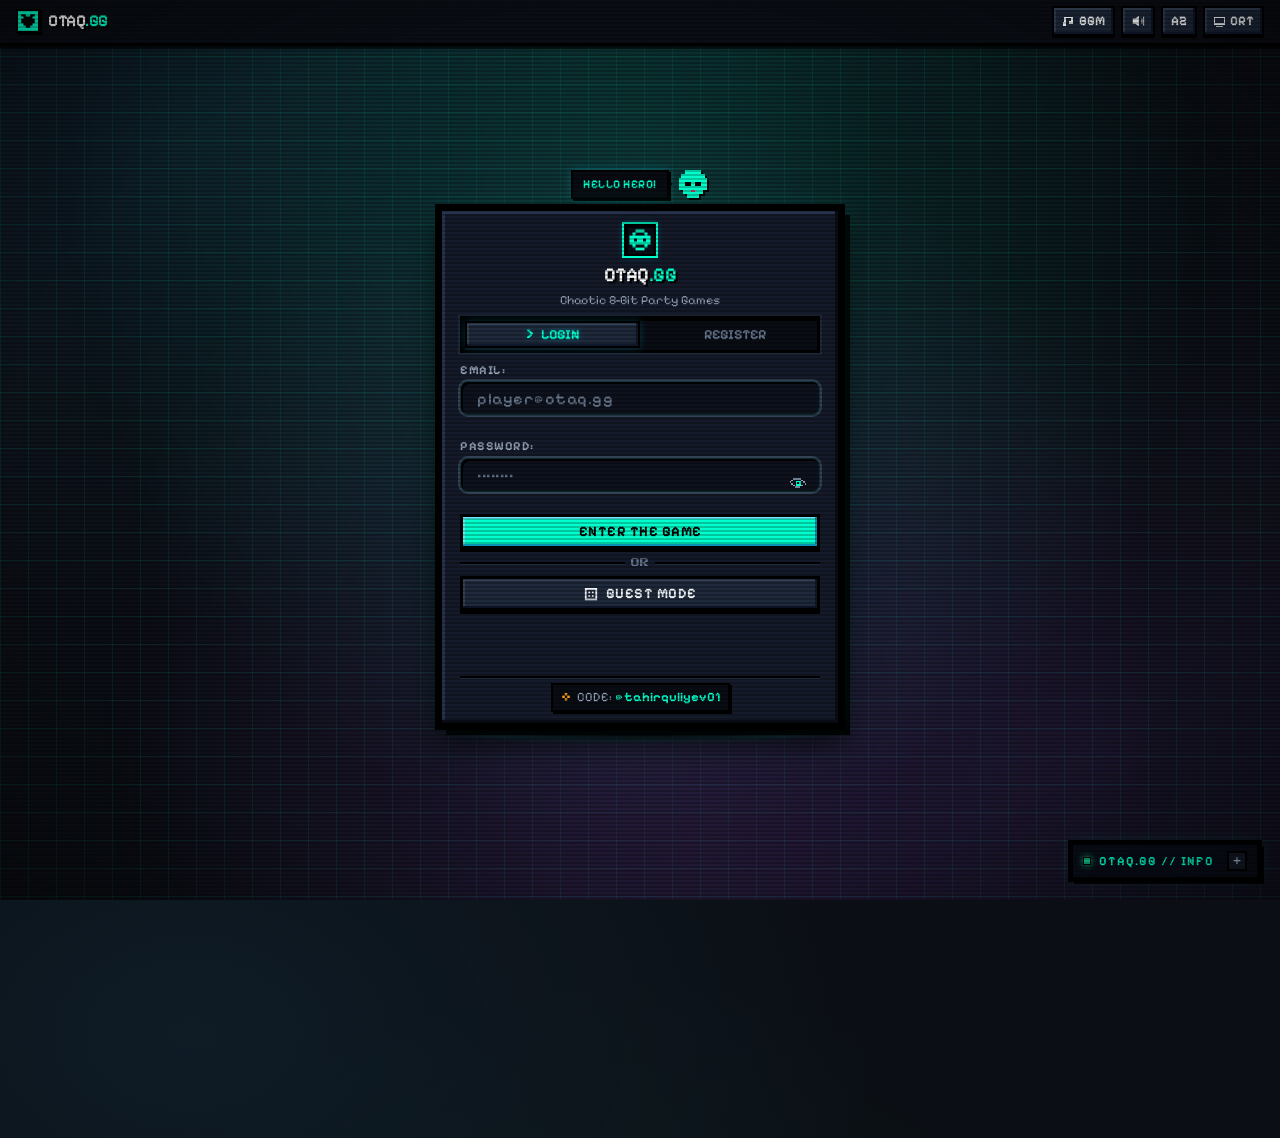
==== commit afcddd27: "feat: complete pixel-art post-login screens (Main Menu Hub, Multiplayer Lobby with Game Modes, Playe" ====
--- a/index.html
+++ b/index.html
@@ -38,6 +38,15 @@
             <span class="pixel-nav-title">OTAQ<span class="p-cyan">.GG</span></span>
         </div>
         <div class="pixel-nav-actions">
+            <!-- Profile Action Button (shown when logged in) -->
+            <button id="profile-header-btn" class="pixel-mini-btn" onclick="openProfileModal()" title="Profile" style="display:none;">
+                <svg width="13" height="13" viewBox="0 0 16 16" fill="currentColor"><path d="M5 2h6v4H5V2zM3 7h10v2H3V7zM1 10h14v4H1v-4z"/></svg>
+                <span>PROFILE</span>
+            </button>
+            <button id="friends-btn" class="pixel-mini-btn" onclick="openFriendsModal()" title="Friends" style="display:none;">
+                <svg width="13" height="13" viewBox="0 0 16 16" fill="currentColor"><path d="M2 3h4v4H2V3zm8 0h4v4h-4V3zM1 8h6v5H1V8zm8 0h6v5H9V8z"/></svg>
+                <span>FRIENDS</span>
+            </button>
             <!-- Chiptune BGM Button -->
             <button id="bgm-toggle" class="pixel-mini-btn p-bgm-btn" onclick="toggleBGM()" title="8-Bit Music">
                 <svg width="13" height="13" viewBox="0 0 16 16" fill="currentColor" style="margin-right:4px; shape-rendering: crispEdges;">
@@ -63,191 +72,346 @@
     <!-- Toast Notifications Container -->
     <div id="toast-container" class="toast-container"></div>
 
-    <!-- 3D Perspective Flip Card Wrapper -->
-    <main class="pixel-perspective-wrapper">
-        
-        <!-- Interactive 8-Bit Pixel Mascot Companion -->
-        <div class="pixel-companion-wrap">
-            <div class="pixel-speech-bubble" id="pixel-companion-msg">HELLO HERO!</div>
-            <div class="pixel-mascot-pet" onclick="triggerMascotClick()" title="Click me!">
-                <svg width="32" height="32" viewBox="0 0 16 16" fill="currentColor">
-                    <path d="M4 1h8v2H4V1zM2 3h12v2H2V3zM1 5h14v6H1V5zM3 11h10v2H3v-2zM5 13h6v2H5v-2z" fill="var(--accent-cyan)"/>
-                    <path d="M4 7h3v2H4V7zm5 0h3v2H9V7z" fill="#000"/>
-                    <path d="M7 11h2v1H7v-1z" fill="var(--accent-red)"/>
-                </svg>
-            </div>
-        </div>
-
-        <div id="auth-flip-card" class="pixel-flip-card">
+    <!-- =========================================================================
+         SCREEN 1: AUTHENTICATION (3D FLIP CARD PORTAL)
+         ========================================================================= -->
+    <div class="screen active" data-screen="auth">
+        <main class="pixel-perspective-wrapper">
             
-            <!-- ================= FRONT: PIXEL LOGIN ================= -->
-            <div class="pixel-card-face pixel-card-front pixel-box">
-                <div class="pixel-card-header">
-                    <div class="pixel-badge-avatar">
-                        <svg width="24" height="24" viewBox="0 0 16 16" fill="currentColor" color="var(--accent-cyan)">
-                            <path d="M5 1h6v2H5V1zm-2 2h2v2H3V3zm8 0h2v2h-2V3zM1 5h14v6H1V5zm2 6h2v2H3v-2zm8 0h2v2h-2v-2zm-6 2h6v2H5v-2z"/>
-                            <path d="M4 7h2v2H4V7zm6 0h2v2h-2V7z" fill="#0b0f17"/>
-                        </svg>
-                    </div>
-                    <h1 class="pixel-title">OTAQ<span class="p-cyan">.GG</span></h1>
-                    <p class="pixel-subtitle">Chaotic 8-Bit Party Games for Friends</p>
-                </div>
-
-                <!-- 8-Bit Sliding Switcher (Slide Toggle) -->
-                <div class="pixel-tabs-bar pixel-slider-toggle" id="front-slider-toggle" onclick="toggleAuthSlider(event, 'front')">
-                    <!-- Physical Sliding Glider Pill -->
-                    <div class="pixel-slider-glider" id="front-slider-glider"></div>
-                    <button type="button" class="pixel-tab-btn active" id="front-tab-login" onclick="flipToAuth('login', event)">
-                        <span class="p-tab-indicator">&gt;</span>
-                        <span>SIGN IN</span>
+            <!-- Interactive 8-Bit Pixel Mascot Companion -->
+            <div class="pixel-companion-wrap">
+                <div class="pixel-speech-bubble" id="pixel-companion-msg">HELLO HERO!</div>
+                <div class="pixel-mascot-pet" onclick="triggerMascotClick()" title="Click me!">
+                    <svg width="32" height="32" viewBox="0 0 16 16" fill="currentColor">
+                        <path d="M4 1h8v2H4V1zM2 3h12v2H2V3zM1 5h14v6H1V5zM3 11h10v2H3v-2zM5 13h6v2H5v-2z" fill="var(--accent-cyan)"/>
+                        <path d="M4 7h3v2H4V7zm5 0h3v2H9V7z" fill="#000"/>
+                        <path d="M7 11h2v1H7v-1z" fill="var(--accent-red)"/>
+                    </svg>
+                </div>
+            </div>
+
+            <div id="auth-flip-card" class="pixel-flip-card">
+                
+                <!-- ================= FRONT: PIXEL LOGIN ================= -->
+                <div class="pixel-card-face pixel-card-front pixel-box">
+                    <div class="pixel-card-header">
+                        <div class="pixel-badge-avatar">
+                            <svg width="24" height="24" viewBox="0 0 16 16" fill="currentColor" color="var(--accent-cyan)">
+                                <path d="M5 1h6v2H5V1zm-2 2h2v2H3V3zm8 0h2v2h-2V3zM1 5h14v6H1V5zm2 6h2v2H3v-2zm8 0h2v2h-2v-2zm-6 2h6v2H5v-2z"/>
+                                <path d="M4 7h2v2H4V7zm6 0h2v2h-2V7z" fill="#0b0f17"/>
+                            </svg>
+                        </div>
+                        <h1 class="pixel-title">OTAQ<span class="p-cyan">.GG</span></h1>
+                        <p class="pixel-subtitle">Chaotic 8-Bit Party Games</p>
+                    </div>
+
+                    <!-- 8-Bit Sliding Switcher -->
+                    <div class="pixel-tabs-bar pixel-slider-toggle" id="front-slider-toggle" onclick="toggleAuthSlider(event, 'front')">
+                        <div class="pixel-slider-glider" id="front-slider-glider"></div>
+                        <button type="button" class="pixel-tab-btn active" id="front-tab-login" onclick="flipToAuth('login', event)">
+                            <span class="p-tab-indicator">&gt;</span>
+                            <span>LOGIN</span>
+                        </button>
+                        <button type="button" class="pixel-tab-btn" id="front-tab-register" onclick="flipToAuth('register', event)">
+                            <span class="p-tab-indicator">&gt;</span>
+                            <span>REGISTER</span>
+                        </button>
+                    </div>
+
+                    <!-- Login Form -->
+                    <form id="login-form" class="pixel-form" onsubmit="event.preventDefault(); handleLogin();">
+                        <div class="pixel-input-group">
+                            <label for="login-email" class="pixel-label">EMAIL:</label>
+                            <div class="pixel-input-wrap">
+                                <input type="email" id="login-email" class="pixel-input" placeholder="player@otaq.gg" required autocomplete="email" onfocus="setMascotMsg('ENTER YOUR EMAIL!')">
+                            </div>
+                        </div>
+
+                        <div class="pixel-input-group">
+                            <label for="login-password" class="pixel-label">PASSWORD:</label>
+                            <div class="pixel-input-wrap">
+                                <input type="password" id="login-password" class="pixel-input" placeholder="••••••••" required minlength="6" autocomplete="current-password">
+                                <button type="button" class="pixel-eye-btn" onclick="togglePasswordVisibility('login-password', this)" title="Show password">
+                                    <svg width="20" height="20" viewBox="0 0 24 24" fill="none" style="shape-rendering: crispEdges;">
+                                        <path d="M8 6h8v2H8V6zm8 2h2v2h-2V8zm2 2h2v2h-2v-2zm2 2h2v2h-2v-2zm-2 2h-2v2h2v-2zm-2 2h-2v2h2v-2zm-2 2H8v-2h8v2zm-8-2H6v-2h2v2zm-2-2H4v-2h2v2zm-2-2H2v-2h2v2zm2-2h2V8H4v2zm2-2h2V6H6v2z" fill="currentColor"/>
+                                        <rect x="9" y="9" width="6" height="6" fill="var(--accent-cyan)"/>
+                                        <rect x="11" y="11" width="2" height="2" fill="#0b0f17"/>
+                                    </svg>
+                                </button>
+                            </div>
+                        </div>
+
+                        <button type="submit" id="login-btn" class="pixel-btn pixel-btn-primary">
+                            <span>ENTER THE GAME</span>
+                        </button>
+
+                        <div class="pixel-divider">
+                            <span class="p-line"></span>
+                            <span class="p-text">OR</span>
+                            <span class="p-line"></span>
+                        </div>
+
+                        <button type="button" class="pixel-btn pixel-btn-secondary" onclick="handleGuestLogin()">
+                            <svg width="14" height="14" viewBox="0 0 16 16" fill="currentColor">
+                                <path d="M1 1h14v14H1V1zm2 2v10h10V3H3zm2 2h2v2H5V5zm4 0h2v2H9V5zm-4 4h2v2H5V9zm4 0h2v2H9V9z"/>
+                            </svg>
+                            <span>GUEST MODE</span>
+                        </button>
+                    </form>
+
+                    <!-- Footer Creator Badge -->
+                    <div class="pixel-footer">
+                        <a href="https://instagram.com/tahirquliyev01" target="_blank" rel="noopener noreferrer" class="pixel-author-pill">
+                            <svg width="10" height="10" viewBox="0 0 8 8" fill="var(--accent-gold)"><path d="M3 0h2v2H3V0zM1 2h2v2H1V2zM5 2h2v2H5V2zM3 4h2v2H3V4z"/></svg>
+                            <span>CODE: <strong>@tahirquliyev01</strong></span>
+                        </a>
+                    </div>
+                </div>
+
+                <!-- ================= BACK: PIXEL REGISTER ================= -->
+                <div class="pixel-card-face pixel-card-back pixel-box">
+                    <div class="pixel-card-header">
+                        <div class="pixel-badge-avatar p-badge-purple">
+                            <svg width="24" height="24" viewBox="0 0 16 16" fill="currentColor" color="var(--accent-purple)">
+                                <path d="M7 1h2v3h3v2H9v3H7V6H4V4h3V1zM2 11h12v3H2v-3z"/>
+                            </svg>
+                        </div>
+                        <h1 class="pixel-title">CREATE <span class="p-purple">ACCOUNT</span></h1>
+                        <p class="pixel-subtitle">Forge your 8-Bit Pixel Avatar</p>
+                    </div>
+
+                    <!-- 8-Bit Sliding Switcher -->
+                    <div class="pixel-tabs-bar pixel-slider-toggle" id="back-slider-toggle" onclick="toggleAuthSlider(event, 'back')">
+                        <div class="pixel-slider-glider is-register" id="back-slider-glider"></div>
+                        <button type="button" class="pixel-tab-btn" id="back-tab-login" onclick="flipToAuth('login', event)">
+                            <span class="p-tab-indicator">&gt;</span>
+                            <span>LOGIN</span>
+                        </button>
+                        <button type="button" class="pixel-tab-btn active" id="back-tab-register" onclick="flipToAuth('register', event)">
+                            <span class="p-tab-indicator">&gt;</span>
+                            <span>REGISTER</span>
+                        </button>
+                    </div>
+
+                    <!-- Register Form -->
+                    <form id="register-form" class="pixel-form" onsubmit="event.preventDefault(); handleRegister();">
+                        
+                        <!-- Character Class Selector -->
+                        <div class="pixel-avatar-picker-wrap">
+                            <button type="button" class="pixel-avatar-arrow" onclick="cyclePixelAvatar(-1)" title="Previous">&lt;</button>
+                            <div class="pixel-avatar-display">
+                                <img id="pixel-reg-avatar-img" src="https://api.dicebear.com/7.x/bottts/svg?seed=HeroKnight" alt="Avatar" class="pixel-avatar-preview">
+                                <span id="pixel-avatar-title" class="pixel-class-tag">CYBER KNIGHT</span>
+                            </div>
+                            <button type="button" class="pixel-avatar-arrow" onclick="cyclePixelAvatar(1)" title="Next">&gt;</button>
+                        </div>
+
+                        <div class="pixel-input-group">
+                            <label for="reg-email" class="pixel-label">EMAIL:</label>
+                            <div class="pixel-input-wrap">
+                                <input type="email" id="reg-email" class="pixel-input" placeholder="player@otaq.gg" required autocomplete="email" onfocus="setMascotMsg('NEW HERO EMAIL!')">
+                            </div>
+                        </div>
+
+                        <div class="pixel-input-group">
+                            <div class="pixel-label-row">
+                                <label for="reg-nickname" class="pixel-label">NICKNAME:</label>
+                                <button type="button" class="pixel-dice-btn" onclick="generateRandomRegNickname()" title="Randomize">
+                                    <span>[RANDOM]</span>
+                                </button>
+                            </div>
+                            <div class="pixel-input-wrap">
+                                <input type="text" id="reg-nickname" class="pixel-input" placeholder="e.g. PixelMaster_99" maxlength="16" required autocomplete="username" onfocus="setMascotMsg('COOL NICKNAME!')">
+                            </div>
+                        </div>
+
+                        <div class="pixel-input-group">
+                            <label for="reg-password" class="pixel-label">PASSWORD (MIN 6):</label>
+                            <div class="pixel-input-wrap">
+                                <input type="password" id="reg-password" class="pixel-input" placeholder="••••••••" required minlength="6" autocomplete="new-password">
+                                <button type="button" class="pixel-eye-btn" onclick="togglePasswordVisibility('reg-password', this)" title="Show password">
+                                    <svg width="20" height="20" viewBox="0 0 24 24" fill="none" style="shape-rendering: crispEdges;">
+                                        <path d="M8 6h8v2H8V6zm8 2h2v2h-2V8zm2 2h2v2h-2v-2zm2 2h2v2h-2v-2zm-2 2h-2v2h2v-2zm-2 2h-2v2h2v-2zm-2 2H8v-2h8v2zm-8-2H6v-2h2v2zm-2-2H4v-2h2v2zm-2-2H2v-2h2v2zm2-2h2V8H4v2zm2-2h2V6H6v2z" fill="currentColor"/>
+                                        <rect x="9" y="9" width="6" height="6" fill="var(--accent-purple)"/>
+                                        <rect x="11" y="11" width="2" height="2" fill="#0b0e14"/>
+                                    </svg>
+                                </button>
+                            </div>
+                        </div>
+
+                        <button type="submit" id="register-btn" class="pixel-btn pixel-btn-purple">
+                            <span>CONFIRM HERO ACCOUNT</span>
+                        </button>
+                    </form>
+
+                    <!-- Footer Creator Badge -->
+                    <div class="pixel-footer">
+                        <a href="https://instagram.com/tahirquliyev01" target="_blank" rel="noopener noreferrer" class="pixel-author-pill">
+                            <svg width="10" height="10" viewBox="0 0 8 8" fill="var(--accent-gold)"><path d="M3 0h2v2H3V0zM1 2h2v2H1V2zM5 2h2v2H5V2zM3 4h2v2H3V4z"/></svg>
+                            <span>CODE: <strong>@tahirquliyev01</strong></span>
+                        </a>
+                    </div>
+                </div>
+
+            </div>
+        </main>
+    </div>
+
+    <!-- =========================================================================
+         SCREEN 2: MAIN MENU (POST-LOGIN HUB)
+         ========================================================================= -->
+    <div class="screen" data-screen="menu">
+        <div class="pixel-box pixel-menu-box">
+            
+            <!-- Player Profile Header in Menu -->
+            <div class="pixel-profile-card">
+                <div class="pixel-profile-avatar-wrap" onclick="showAvatarModal()" title="Change Avatar">
+                    <img id="profile-avatar" src="https://api.dicebear.com/7.x/bottts/svg?seed=Felix" alt="Avatar" class="pixel-profile-img">
+                    <span class="pixel-edit-badge"><svg width="8" height="8" viewBox="0 0 16 16" fill="#000"><path d="M11 1l4 4-9 9H2v-4l9-9z"/></svg></span>
+                </div>
+                <div class="pixel-profile-info">
+                    <div class="pixel-profile-name-row">
+                        <h2 id="menu-nickname" class="pixel-profile-name">Hero</h2>
+                        <span class="pixel-level-tag">LVL <span id="profile-level">1</span></span>
+                    </div>
+                    <div class="pixel-xp-wrap">
+                        <div class="pixel-xp-bar"><div id="profile-xp-bar" class="pixel-xp-fill" style="width: 0%;"></div></div>
+                    </div>
+                    <div class="pixel-stats-mini">
+                        <span class="pixel-coin-pill"><span class="p-gold">●</span> <span id="profile-coins-val">100</span> COINS</span>
+                    </div>
+                </div>
+            </div>
+
+            <!-- Menu Main Actions -->
+            <div class="pixel-menu-actions">
+                <button type="button" id="create-room-btn" class="pixel-btn pixel-btn-primary pixel-btn-lg">
+                    <svg width="18" height="18" viewBox="0 0 16 16" fill="currentColor"><path d="M2 3h12v2H2zM4 5h8v2H4zM6 7h4v2H6zM1 10h14v3H1z"/></svg>
+                    <span>CREATE ROOM</span>
+                </button>
+
+                <!-- Join Room Section -->
+                <div class="pixel-join-box">
+                    <div class="pixel-input-wrap" style="flex: 1;">
+                        <input type="text" id="join-code-input" class="pixel-input text-center" placeholder="CODE (e.g. ABC12)" maxlength="5" style="text-transform: uppercase; letter-spacing: 2px;">
+                    </div>
+                    <button type="button" id="join-submit-btn" class="pixel-btn pixel-btn-purple">
+                        <span>JOIN</span>
                     </button>
-                    <button type="button" class="pixel-tab-btn" id="front-tab-register" onclick="flipToAuth('register', event)">
-                        <span class="p-tab-indicator">&gt;</span>
-                        <span>REGISTER</span>
+                </div>
+
+                <!-- Menu Secondary Grid -->
+                <div class="pixel-secondary-grid">
+                    <button type="button" id="rules-btn" class="pixel-btn pixel-btn-secondary" onclick="document.getElementById('rules-modal').style.display='flex'">
+                        <span>HOW TO PLAY</span>
                     </button>
-                </div>
-
-                <!-- Login Form -->
-                <form id="login-form" class="pixel-form" onsubmit="event.preventDefault(); handleLogin();">
-                    <div class="pixel-input-group">
-                        <label for="login-email" class="pixel-label">EMAIL:</label>
-                        <div class="pixel-input-wrap">
-                            <input type="email" id="login-email" class="pixel-input" placeholder="player@otaq.gg" required autocomplete="email" onfocus="setMascotMsg('ENTER EMAIL...')">
-                        </div>
-                    </div>
-
-                    <div class="pixel-input-group">
-                        <div class="pixel-label-row">
-                            <label for="login-password" class="pixel-label">PASSWORD:</label>
-                            <span class="pixel-link" onclick="showToast('If forgotten, play using Guest Mode.', 'info')">[FORGOT?]</span>
-                        </div>
-                        <div class="pixel-input-wrap">
-                            <input type="password" id="login-password" class="pixel-input" placeholder="••••••••" required autocomplete="current-password" onfocus="setMascotMsg('SECRET KEY!')">
-                            <button type="button" class="pixel-eye-btn" onclick="togglePasswordVisibility('login-password', this)" title="Password">
-                                <svg width="20" height="20" viewBox="0 0 24 24" fill="none" style="shape-rendering: crispEdges;">
-                                    <path d="M8 6h8v2H8V6zm8 2h2v2h-2V8zm2 2h2v2h-2v-2zm2 2h2v2h-2v-2zm-2 2h-2v2h2v-2zm-2 2h-2v2h2v-2zm-2 2H8v-2h8v2zm-8-2H6v-2h2v2zm-2-2H4v-2h2v2zm-2-2H2v-2h2v2zm2-2h2V8H4v2zm2-2h2V6H6v2z" fill="currentColor"/>
-                                    <rect x="9" y="9" width="6" height="6" fill="var(--accent-cyan)"/>
-                                    <rect x="11" y="11" width="2" height="2" fill="#0b0e14"/>
-                                </svg>
-                            </button>
-                        </div>
-                    </div>
-
-                    <button type="submit" id="login-btn" class="pixel-btn pixel-btn-primary" onmouseover="setMascotMsg('READY TO PLAY?')">
-                        <span>START GAME</span>
+                    <button type="button" id="menu-profile-btn" class="pixel-btn pixel-btn-secondary" onclick="openProfileModal()">
+                        <span>PROFILE</span>
                     </button>
-
-                    <div class="pixel-divider">
-                        <span class="p-line"></span>
-                        <span class="p-text">OR</span>
-                        <span class="p-line"></span>
-                    </div>
-
-                    <button type="button" class="pixel-btn pixel-btn-secondary" onclick="handleGuestLogin()">
-                        <svg width="14" height="14" viewBox="0 0 16 16" fill="currentColor">
-                            <path d="M1 1h14v14H1V1zm2 2v10h10V3H3zm2 2h2v2H5V5zm4 0h2v2H9V5zm-4 4h2v2H5V9zm4 0h2v2H9V9z"/>
-                        </svg>
-                        <span>GUEST PLAY [1-CLICK]</span>
+                    <button type="button" id="menu-friends-btn" class="pixel-btn pixel-btn-secondary" onclick="openFriendsModal()">
+                        <span>FRIENDS</span>
                     </button>
-                </form>
-
-                <!-- Footer Creator Badge -->
-                <div class="pixel-footer">
-                    <a href="https://instagram.com/tahirquliyev01" target="_blank" rel="noopener noreferrer" class="pixel-author-pill">
-                        <svg width="10" height="10" viewBox="0 0 8 8" fill="var(--accent-gold)"><path d="M3 0h2v2H3V0zM1 2h2v2H1V2zM5 2h2v2H5V2zM3 4h2v2H3V4z"/></svg>
-                        <span>DEV: <strong>@tahirquliyev01</strong></span>
-                    </a>
-                </div>
-            </div>
-
-            <!-- ================= BACK: PIXEL REGISTER ================= -->
-            <div class="pixel-card-face pixel-card-back pixel-box">
-                <div class="pixel-card-header">
-                    <div class="pixel-badge-avatar p-badge-purple">
-                        <svg width="24" height="24" viewBox="0 0 16 16" fill="currentColor" color="var(--accent-purple)">
-                            <path d="M7 1h2v3h3v2H9v3H7V6H4V4h3V1zM2 11h12v3H2v-3z"/>
-                        </svg>
-                    </div>
-                    <h1 class="pixel-title">NEW <span class="p-purple">ACCOUNT</span></h1>
-                    <p class="pixel-subtitle">Create Your 8-Bit Legend</p>
-                </div>
-
-                <!-- 8-Bit Sliding Switcher (Slide Toggle) -->
-                <div class="pixel-tabs-bar pixel-slider-toggle" id="back-slider-toggle" onclick="toggleAuthSlider(event, 'back')">
-                    <!-- Physical Sliding Glider Pill -->
-                    <div class="pixel-slider-glider is-register" id="back-slider-glider"></div>
-                    <button type="button" class="pixel-tab-btn" id="back-tab-login" onclick="flipToAuth('login', event)">
-                        <span class="p-tab-indicator">&gt;</span>
-                        <span>SIGN IN</span>
+                    <button type="button" id="logout-btn" class="pixel-btn pixel-btn-ghost">
+                        <span>LOGOUT</span>
                     </button>
-                    <button type="button" class="pixel-tab-btn active" id="back-tab-register" onclick="flipToAuth('register', event)">
-                        <span class="p-tab-indicator">&gt;</span>
-                        <span>REGISTER</span>
-                    </button>
-                </div>
-
-                <!-- Register Form with Character Class Selector -->
-                <form id="register-form" class="pixel-form" onsubmit="event.preventDefault(); handleRegister();">
-                    
-                    <!-- 8-Bit Character Class Selector -->
-                    <div class="pixel-avatar-picker-wrap">
-                        <button type="button" class="pixel-avatar-arrow" onclick="cyclePixelAvatar(-1)" title="Previous">&lt;</button>
-                        <div class="pixel-avatar-display">
-                            <img id="pixel-reg-avatar-img" src="https://api.dicebear.com/7.x/bottts/svg?seed=HeroKnight" alt="Avatar" class="pixel-avatar-preview">
-                            <span id="pixel-avatar-title" class="pixel-class-tag">CYBER KNIGHT</span>
-                        </div>
-                        <button type="button" class="pixel-avatar-arrow" onclick="cyclePixelAvatar(1)" title="Next">&gt;</button>
-                    </div>
-
-                    <div class="pixel-input-group">
-                        <label for="reg-email" class="pixel-label">EMAIL:</label>
-                        <div class="pixel-input-wrap">
-                            <input type="email" id="reg-email" class="pixel-input" placeholder="player@otaq.gg" required autocomplete="email" onfocus="setMascotMsg('NEW EMAIL!')">
-                        </div>
-                    </div>
-
-                    <div class="pixel-input-group">
-                        <div class="pixel-label-row">
-                            <label for="reg-nickname" class="pixel-label">NICKNAME:</label>
-                            <button type="button" class="pixel-dice-btn" onclick="generateRandomRegNickname()" title="Random">
-                                <span>[RANDOM]</span>
-                            </button>
-                        </div>
-                        <div class="pixel-input-wrap">
-                            <input type="text" id="reg-nickname" class="pixel-input" placeholder="e.g. PixelMaster_99" maxlength="16" required autocomplete="username" onfocus="setMascotMsg('COOL NAME!')">
-                        </div>
-                    </div>
-
-                    <div class="pixel-input-group">
-                        <label for="reg-password" class="pixel-label">PASSWORD (MIN 6):</label>
-                        <div class="pixel-input-wrap">
-                            <input type="password" id="reg-password" class="pixel-input" placeholder="••••••••" required minlength="6" autocomplete="new-password">
-                            <button type="button" class="pixel-eye-btn" onclick="togglePasswordVisibility('reg-password', this)" title="Password">
-                                <svg width="20" height="20" viewBox="0 0 24 24" fill="none" style="shape-rendering: crispEdges;">
-                                    <path d="M8 6h8v2H8V6zm8 2h2v2h-2V8zm2 2h2v2h-2v-2zm2 2h2v2h-2v-2zm-2 2h-2v2h2v-2zm-2 2h-2v2h2v-2zm-2 2H8v-2h8v2zm-8-2H6v-2h2v2zm-2-2H4v-2h2v2zm-2-2H2v-2h2v2zm2-2h2V8H4v2zm2-2h2V6H6v2z" fill="currentColor"/>
-                                    <rect x="9" y="9" width="6" height="6" fill="var(--accent-purple)"/>
-                                    <rect x="11" y="11" width="2" height="2" fill="#0b0e14"/>
-                                </svg>
-                            </button>
-                        </div>
-                    </div>
-
-                    <button type="submit" id="register-btn" class="pixel-btn pixel-btn-purple">
-                        <span>CREATE HERO</span>
-                    </button>
-                </form>
-
-                <!-- Footer Creator Badge -->
-                <div class="pixel-footer">
-                    <a href="https://instagram.com/tahirquliyev01" target="_blank" rel="noopener noreferrer" class="pixel-author-pill">
-                        <svg width="10" height="10" viewBox="0 0 8 8" fill="var(--accent-gold)"><path d="M3 0h2v2H3V0zM1 2h2v2H1V2zM5 2h2v2H5V2zM3 4h2v2H3V4z"/></svg>
-                        <span>DEV: <strong>@tahirquliyev01</strong></span>
-                    </a>
-                </div>
-            </div>
-
-        </div>
-    </main>
+                </div>
+            </div>
+
+            <!-- Footer Creator Badge -->
+            <div class="pixel-footer" style="margin-top: 1rem;">
+                <a href="https://instagram.com/tahirquliyev01" target="_blank" rel="noopener noreferrer" class="pixel-author-pill">
+                    <svg width="10" height="10" viewBox="0 0 8 8" fill="var(--accent-gold)"><path d="M3 0h2v2H3V0zM1 2h2v2H1V2zM5 2h2v2H5V2zM3 4h2v2H3V4z"/></svg>
+                    <span>CODE: <strong>@tahirquliyev01</strong></span>
+                </a>
+            </div>
+        </div>
+    </div>
+
+    <!-- =========================================================================
+         SCREEN 3: MULTIPLAYER LOBBY
+         ========================================================================= -->
+    <div class="screen" data-screen="lobby">
+        <div class="pixel-box pixel-lobby-box">
+            <!-- Lobby Header -->
+            <div class="pixel-lobby-header">
+                <div class="pixel-code-badge">
+                    <span class="p-muted">ROOM CODE:</span>
+                    <strong id="lobby-room-code" class="p-cyan">ABC12</strong>
+                    <button type="button" id="copy-code-btn" class="pixel-mini-btn" title="Copy code">COPY</button>
+                </div>
+                <div class="pixel-lobby-status">
+                    <span class="pixel-live-dot"></span>
+                    <span id="lobby-status-text">WAITING FOR PLAYERS...</span>
+                </div>
+            </div>
+
+            <!-- Mode Selection Grid -->
+            <div class="pixel-modes-section">
+                <div class="pixel-section-label">SELECT GAME MODE:</div>
+                <div class="pixel-mode-cards">
+                    <div class="mode-card active" data-mode="sabotage" id="mode-sabotage">
+                        <span class="mode-badge-tag tag-red">[SABOTAGE]</span>
+                        <span class="mode-title">Find Traitors</span>
+                        <span class="mode-desc">Traitors vs Guardians</span>
+                    </div>
+                    <div class="mode-card" data-mode="wordbomb" id="mode-wordbomb">
+                        <span class="mode-badge-tag tag-gold">[WORD BOMB]</span>
+                        <span class="mode-title">Word Bomb</span>
+                        <span class="mode-desc">Spell word, pass the bomb</span>
+                    </div>
+                    <div class="mode-card" data-mode="canvas" id="mode-canvas">
+                        <span class="mode-badge-tag tag-purple">[CANVAS]</span>
+                        <span class="mode-title">Liar's Canvas</span>
+                        <span class="mode-desc">Expose fake painter</span>
+                    </div>
+                    <div class="mode-card" data-mode="auction" id="mode-auction">
+                        <span class="mode-badge-tag tag-cyan">[AUCTION]</span>
+                        <span class="mode-title">Auction Chaos</span>
+                        <span class="mode-desc">Blind bid &amp; chaos</span>
+                    </div>
+                </div>
+            </div>
+
+            <!-- Players Grid -->
+            <div class="pixel-players-section">
+                <div class="pixel-section-label">HEROES (<span id="players-count">1</span>/8):</div>
+                <div id="players-grid" class="player-grid"></div>
+            </div>
+
+            <!-- Tactical Emotes & Shoutouts Bar -->
+            <div class="pixel-lobby-reactions">
+                <div class="pixel-reaction-emotes">
+                    <button type="button" class="p-emote-btn" onclick="sendReactionEmote('[FIRE]')">[FIRE]</button>
+                    <button type="button" class="p-emote-btn" onclick="sendReactionEmote('[LAUGH]')">[LAUGH]</button>
+                    <button type="button" class="p-emote-btn" onclick="sendReactionEmote('[CROWN]')">[CROWN]</button>
+                    <button type="button" class="p-emote-btn" onclick="sendReactionEmote('[SKULL]')">[SKULL]</button>
+                    <button type="button" class="p-emote-btn" onclick="sendReactionEmote('[BOMB]')">[BOMB]</button>
+                    <button type="button" class="p-emote-btn" onclick="sendReactionEmote('[EYES]')">[EYES]</button>
+                    <button type="button" class="p-emote-btn" onclick="sendReactionEmote('[HEART]')">[HEART]</button>
+                    <button type="button" class="p-emote-btn" onclick="sendReactionEmote('[LIGHTNING]')">[BOLT]</button>
+                </div>
+                <div class="pixel-shoutouts-row">
+                    <button type="button" class="p-shoutout-btn" onclick="sendTacticalShoutout('[I am innocent!]')">[I am innocent!]</button>
+                    <button type="button" class="p-shoutout-btn" onclick="sendTacticalShoutout('[Found traitor!]')">[Found traitor!]</button>
+                    <button type="button" class="p-shoutout-btn" onclick="sendTacticalShoutout('[Bomb ticking!]')">[Bomb ticking!]</button>
+                    <button type="button" class="p-shoutout-btn" onclick="sendTacticalShoutout('[GG! Great game!]')">[GG! Great game!]</button>
+                </div>
+            </div>
+
+            <!-- Lobby Footer Actions -->
+            <div class="pixel-lobby-actions">
+                <button type="button" id="add-bot-btn" class="pixel-btn pixel-btn-secondary">
+                    <span>+ ADD BOT</span>
+                </button>
+                <button type="button" id="start-game-btn" class="pixel-btn pixel-btn-primary">
+                    <span>START GAME</span>
+                </button>
+                <button type="button" id="leave-room-btn" class="pixel-btn pixel-btn-ghost">
+                    <span>LEAVE</span>
+                </button>
+            </div>
+        </div>
+    </div>
 
     <!-- ================= 8-BIT RETRO INFO HUD (BOTTOM RIGHT) ================= -->
     <aside id="pixel-info-hud" class="pixel-info-hud is-minimized" aria-label="Information Panel">
@@ -359,5 +523,90 @@
             </div>
         </div>
     </div>
+
+    <!-- Rules Modal (Pixelated) -->
+    <div id="rules-modal" class="modal-overlay" style="display: none;">
+        <div class="pixel-box pixel-modal-box" style="max-width: 480px; text-align: left;">
+            <h2 class="pixel-modal-title text-center">HOW TO PLAY</h2>
+            <div style="display: flex; flex-direction: column; gap: 10px; margin: 10px 0; max-height: 55vh; overflow-y: auto;">
+                <div class="pixel-info-item">
+                    <span class="p-item-tag tag-red">[SABOTAGE]</span>
+                    <p style="font-size: 0.8rem; margin: 0; color: #cbd5e1;">Social deduction game. Guardians complete tasks, while traitors secretly sabotage missions!</p>
+                </div>
+                <div class="pixel-info-item">
+                    <span class="p-item-tag tag-gold">[WORD BOMB]</span>
+                    <p style="font-size: 0.8rem; margin: 0; color: #cbd5e1;">Timer is ticking! Spell a word containing the letters and pass the ticking bomb!</p>
+                </div>
+                <div class="pixel-info-item">
+                    <span class="p-item-tag tag-purple">[LIAR'S CANVAS]</span>
+                    <p style="font-size: 0.8rem; margin: 0; color: #cbd5e1;">All artists draw the secret prompt, but the imposter doesn't know what it is. Expose them!</p>
+                </div>
+                <div class="pixel-info-item">
+                    <span class="p-item-tag tag-cyan">[AUCTION CHAOS]</span>
+                    <p style="font-size: 0.8rem; margin: 0; color: #cbd5e1;">Bid your health points on secret mystery boxes and bankrupt your rivals!</p>
+                </div>
+            </div>
+            <button class="pixel-btn pixel-btn-primary" onclick="document.getElementById('rules-modal').style.display='none'" style="width: 100%;">GOT IT!</button>
+        </div>
+    </div>
+
+    <!-- Avatar Picker Modal -->
+    <div id="avatar-modal" class="modal-overlay" style="display: none;">
+        <div class="pixel-box pixel-modal-box" style="max-width: 440px;">
+            <h2 class="pixel-modal-title text-center">CHOOSE AVATAR</h2>
+            <div id="avatar-grid" class="avatar-grid-picker" style="display: grid; grid-template-columns: repeat(4, 1fr); gap: 10px; margin: 15px 0; max-height: 240px; overflow-y: auto;"></div>
+            <button class="pixel-btn pixel-btn-secondary" onclick="randomizeAvatars()" style="width: 100%; margin-bottom: 8px;">RANDOMIZE</button>
+            <button class="pixel-btn pixel-btn-ghost" onclick="document.getElementById('avatar-modal').style.display='none'" style="width: 100%;">CLOSE</button>
+        </div>
+    </div>
+
+    <!-- Inline script helpers -->
+    <script>
+        function showAvatarModal() {
+            document.getElementById('avatar-modal').style.display = 'flex';
+            renderAvatarGrid();
+        }
+        async function selectAvatar(src) {
+            const profileAvatar = document.getElementById('profile-avatar');
+            if (profileAvatar) profileAvatar.src = src;
+            localStorage.setItem('otaq_avatar_url', src);
+            document.getElementById('avatar-modal').style.display = 'none';
+            if (window.updateUserAvatar) window.updateUserAvatar(src);
+        }
+
+        const AVATAR_SEEDS = {
+            bottts: ['HeroKnight', 'PixelMage', 'ShadowNinja', 'BombMaster', 'GlitchQueen', 'RetroMecha', 'Cyber', 'Neon'],
+            adventurer: ['Felix', 'Aneka', 'Oliver', 'Mimi', 'Jack', 'Trouble', 'Pepper', 'Ginger']
+        };
+
+        function renderAvatarGrid() {
+            const grid = document.getElementById('avatar-grid');
+            if (!grid) return;
+            grid.innerHTML = '';
+            
+            Object.keys(AVATAR_SEEDS).forEach(style => {
+                const seeds = AVATAR_SEEDS[style] || [];
+                seeds.forEach(seed => {
+                    const url = `https://api.dicebear.com/7.x/${style}/svg?seed=${seed}`;
+                    const item = document.createElement('div');
+                    item.style.cssText = 'border: 2px solid #000; background: #090d17; padding: 4px; cursor: pointer; text-align: center;';
+                    item.onmouseover = () => item.style.borderColor = 'var(--accent-cyan)';
+                    item.onmouseout = () => item.style.borderColor = '#000';
+                    item.onclick = () => selectAvatar(url);
+                    
+                    const img = document.createElement('img');
+                    img.src = url;
+                    img.style.cssText = 'width: 100%; height: 100%; object-fit: cover;';
+                    item.appendChild(img);
+                    grid.appendChild(item);
+                });
+            });
+        }
+
+        function randomizeAvatars() {
+            const randomSeed = 'Hero_' + Math.floor(Math.random() * 9999);
+            selectAvatar(`https://api.dicebear.com/7.x/bottts/svg?seed=${randomSeed}`);
+        }
+    </script>
 </body>
 </html>
--- a/style.css
+++ b/style.css
@@ -2479,23 +2479,31 @@
 }
 
 .pixel-modal-box {
-    max-width: 360px;
+    max-width: 340px;
     width: 90%;
     margin: auto;
     position: relative;
     z-index: 100000;
+    min-height: auto !important;
+    padding: 1.25rem 1.25rem 1rem !important;
+    display: flex;
+    flex-direction: column;
+    box-sizing: border-box;
 }
 .pixel-modal-title {
-    font-family: 'Press Start 2P', monospace;
-    font-size: 0.88rem;
+    font-family: 'Pixelify Sans', monospace;
+    font-size: 1.1rem;
+    font-weight: 700;
     color: var(--accent-cyan);
-    margin-bottom: 0.5rem;
+    margin-bottom: 0.35rem;
+    letter-spacing: 0.5px;
 }
 .pixel-modal-desc {
     font-family: 'Pixelify Sans', monospace;
     color: #94a3b8;
     font-size: 0.85rem;
     margin-bottom: 0.85rem;
+    line-height: 1.3;
 }
 
 /* BGM Active Button Glow */
@@ -2873,3 +2881,290 @@
         bottom: 12px;
     }
 }
+
+/* ==========================================================================
+   PIXEL MENU & LOBBY BOX STYLES (POST-LOGIN HUB)
+   ========================================================================== */
+.pixel-menu-box {
+    max-width: 440px;
+    width: 92%;
+    margin: auto;
+    display: flex;
+    flex-direction: column;
+    gap: 1.25rem;
+    padding: 1.5rem;
+    box-sizing: border-box;
+}
+
+.pixel-profile-card {
+    display: flex;
+    align-items: center;
+    gap: 1rem;
+    background: #090d17;
+    border: 2px solid #000;
+    padding: 10px 12px;
+    box-shadow: inset 1px 1px 0 0 rgba(255,255,255,0.1), 2px 2px 0 0 #000;
+}
+
+.pixel-profile-avatar-wrap {
+    position: relative;
+    width: 54px;
+    height: 54px;
+    background: #141a29;
+    border: 2px solid var(--accent-cyan);
+    box-shadow: 0 0 8px rgba(0, 255, 204, 0.3);
+    cursor: pointer;
+    flex-shrink: 0;
+}
+.pixel-profile-avatar-wrap:hover {
+    filter: brightness(1.2);
+}
+.pixel-profile-img {
+    width: 100%;
+    height: 100%;
+    object-fit: cover;
+}
+.pixel-edit-badge {
+    position: absolute;
+    bottom: -4px;
+    right: -4px;
+    background: var(--accent-gold);
+    color: #000;
+    font-size: 0.65rem;
+    font-weight: 900;
+    padding: 1px 4px;
+    border: 1px solid #000;
+}
+
+.pixel-profile-info {
+    flex: 1;
+    display: flex;
+    flex-direction: column;
+    gap: 4px;
+}
+
+.pixel-profile-name-row {
+    display: flex;
+    align-items: center;
+    justify-content: space-between;
+}
+.pixel-profile-name {
+    font-family: 'Pixelify Sans', monospace;
+    font-size: 1.15rem;
+    font-weight: 800;
+    color: #fff;
+    margin: 0;
+    letter-spacing: 0.5px;
+}
+.pixel-level-tag {
+    font-size: 0.72rem;
+    font-weight: 900;
+    background: var(--accent-purple);
+    color: #fff;
+    padding: 2px 6px;
+    border: 1px solid #000;
+}
+
+.pixel-xp-wrap {
+    width: 100%;
+}
+.pixel-xp-bar {
+    width: 100%;
+    height: 6px;
+    background: #1e293b;
+    border: 1px solid #000;
+    overflow: hidden;
+}
+.pixel-xp-fill {
+    height: 100%;
+    background: var(--accent-cyan);
+    box-shadow: 0 0 6px var(--accent-cyan);
+    transition: width 0.3s ease;
+}
+
+.pixel-stats-mini {
+    display: flex;
+    align-items: center;
+}
+.pixel-coin-pill {
+    font-size: 0.75rem;
+    font-weight: 700;
+    color: var(--accent-gold);
+}
+
+.pixel-menu-actions {
+    display: flex;
+    flex-direction: column;
+    gap: 0.85rem;
+}
+.pixel-btn-lg {
+    padding: 12px 16px;
+    font-size: 1rem;
+    font-weight: 900;
+    letter-spacing: 1px;
+}
+
+.pixel-join-box {
+    display: flex;
+    gap: 8px;
+    align-items: center;
+}
+
+.pixel-secondary-grid {
+    display: grid;
+    grid-template-columns: 1fr 1fr;
+    gap: 8px;
+}
+
+/* Lobby Styles */
+.pixel-lobby-box {
+    max-width: 620px;
+    width: 95%;
+    margin: auto;
+    display: flex;
+    flex-direction: column;
+    gap: 1.25rem;
+    padding: 1.5rem;
+    box-sizing: border-box;
+}
+
+.pixel-lobby-header {
+    display: flex;
+    align-items: center;
+    justify-content: space-between;
+    background: #090d17;
+    border: 2px solid #000;
+    padding: 8px 12px;
+}
+.pixel-code-badge {
+    display: flex;
+    align-items: center;
+    gap: 8px;
+    font-size: 0.85rem;
+}
+.pixel-code-badge strong {
+    font-size: 1.15rem;
+    letter-spacing: 2px;
+}
+
+.pixel-lobby-status {
+    display: flex;
+    align-items: center;
+    gap: 6px;
+    font-size: 0.75rem;
+    font-weight: bold;
+    color: var(--accent-gold);
+}
+.pixel-live-dot {
+    width: 8px;
+    height: 8px;
+    background: var(--accent-green);
+    border-radius: 0;
+    border: 1px solid #000;
+    box-shadow: 0 0 6px var(--accent-green);
+    animation: ledPulse 1s infinite;
+}
+
+.pixel-section-label {
+    font-size: 0.75rem;
+    font-weight: 900;
+    color: var(--text-muted);
+    letter-spacing: 1px;
+    margin-bottom: 6px;
+}
+
+.pixel-mode-cards {
+    display: grid;
+    grid-template-columns: repeat(auto-fit, minmax(130px, 1fr));
+    gap: 8px;
+}
+.pixel-mode-cards .mode-card {
+    background: #090d17;
+    border: 2px solid #000;
+    padding: 8px;
+    cursor: pointer;
+    display: flex;
+    flex-direction: column;
+    gap: 3px;
+    transition: transform 0.1s, border-color 0.1s;
+    user-select: none;
+}
+.pixel-mode-cards .mode-card:hover {
+    transform: translateY(-2px);
+    border-color: var(--accent-cyan);
+}
+.pixel-mode-cards .mode-card.active {
+    border-color: var(--accent-cyan);
+    background: #101c2e;
+    box-shadow: 0 0 10px rgba(0, 255, 204, 0.3), inset 1px 1px 0 0 rgba(255, 255, 255, 0.2);
+}
+.mode-badge-tag {
+    font-size: 0.65rem;
+    font-weight: 900;
+}
+.mode-title {
+    font-size: 0.78rem;
+    font-weight: 700;
+    color: #fff;
+}
+.mode-desc {
+    font-size: 0.65rem;
+    color: var(--text-muted);
+    line-height: 1.2;
+}
+
+.pixel-lobby-reactions {
+    display: flex;
+    flex-direction: column;
+    gap: 6px;
+    background: #090d17;
+    border: 2px solid #000;
+    padding: 8px;
+}
+.pixel-reaction-emotes {
+    display: flex;
+    gap: 6px;
+    flex-wrap: wrap;
+    justify-content: center;
+}
+.p-emote-btn {
+    background: #141a29;
+    border: 1px solid #000;
+    font-size: 1.1rem;
+    padding: 3px 6px;
+    cursor: pointer;
+    transition: transform 0.1s;
+}
+.p-emote-btn:hover {
+    transform: scale(1.2);
+    background: #1e293b;
+}
+
+.pixel-shoutouts-row {
+    display: flex;
+    gap: 6px;
+    flex-wrap: wrap;
+    justify-content: center;
+}
+.p-shoutout-btn {
+    background: #141a29;
+    color: #cbd5e1;
+    border: 1px solid #000;
+    font-family: inherit;
+    font-size: 0.68rem;
+    font-weight: 700;
+    padding: 4px 8px;
+    cursor: pointer;
+}
+.p-shoutout-btn:hover {
+    background: var(--accent-purple);
+    color: #fff;
+}
+
+.pixel-lobby-actions {
+    display: flex;
+    gap: 8px;
+}
+.pixel-lobby-actions .pixel-btn {
+    flex: 1;
+}
